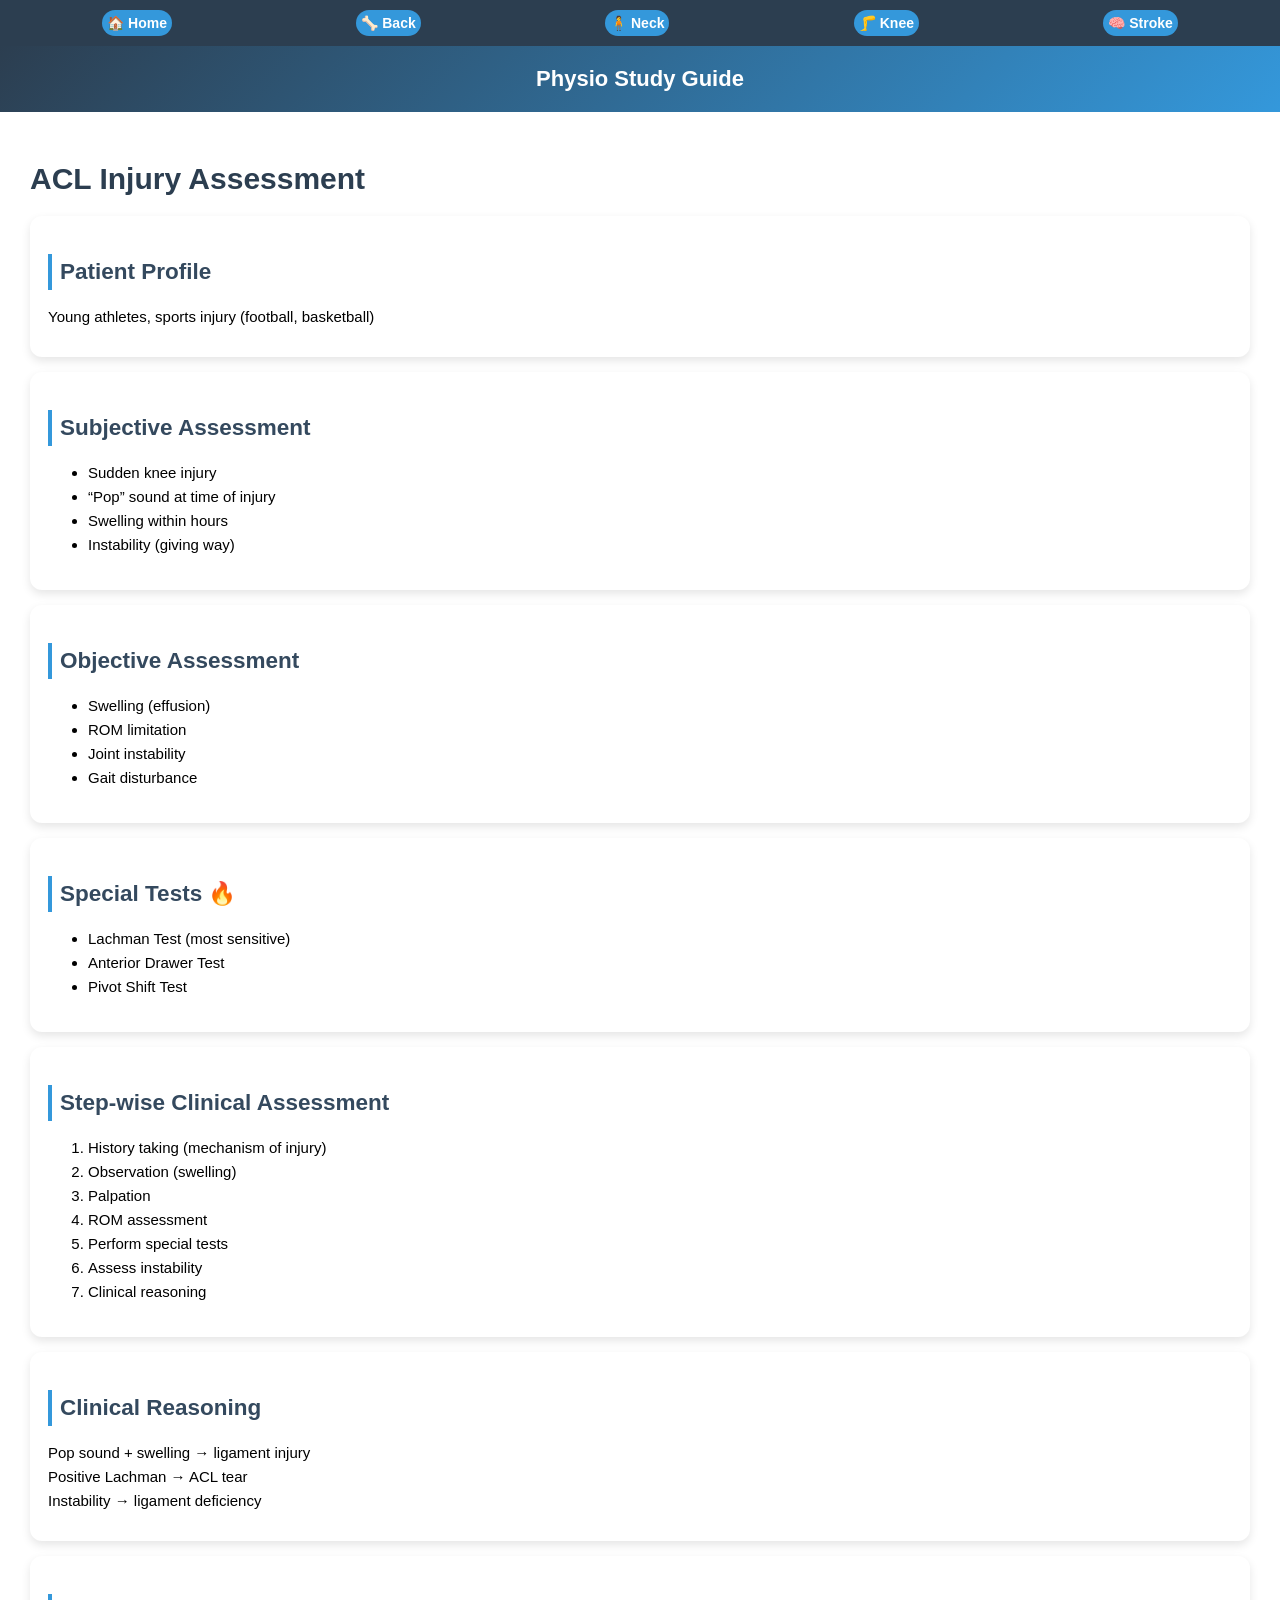
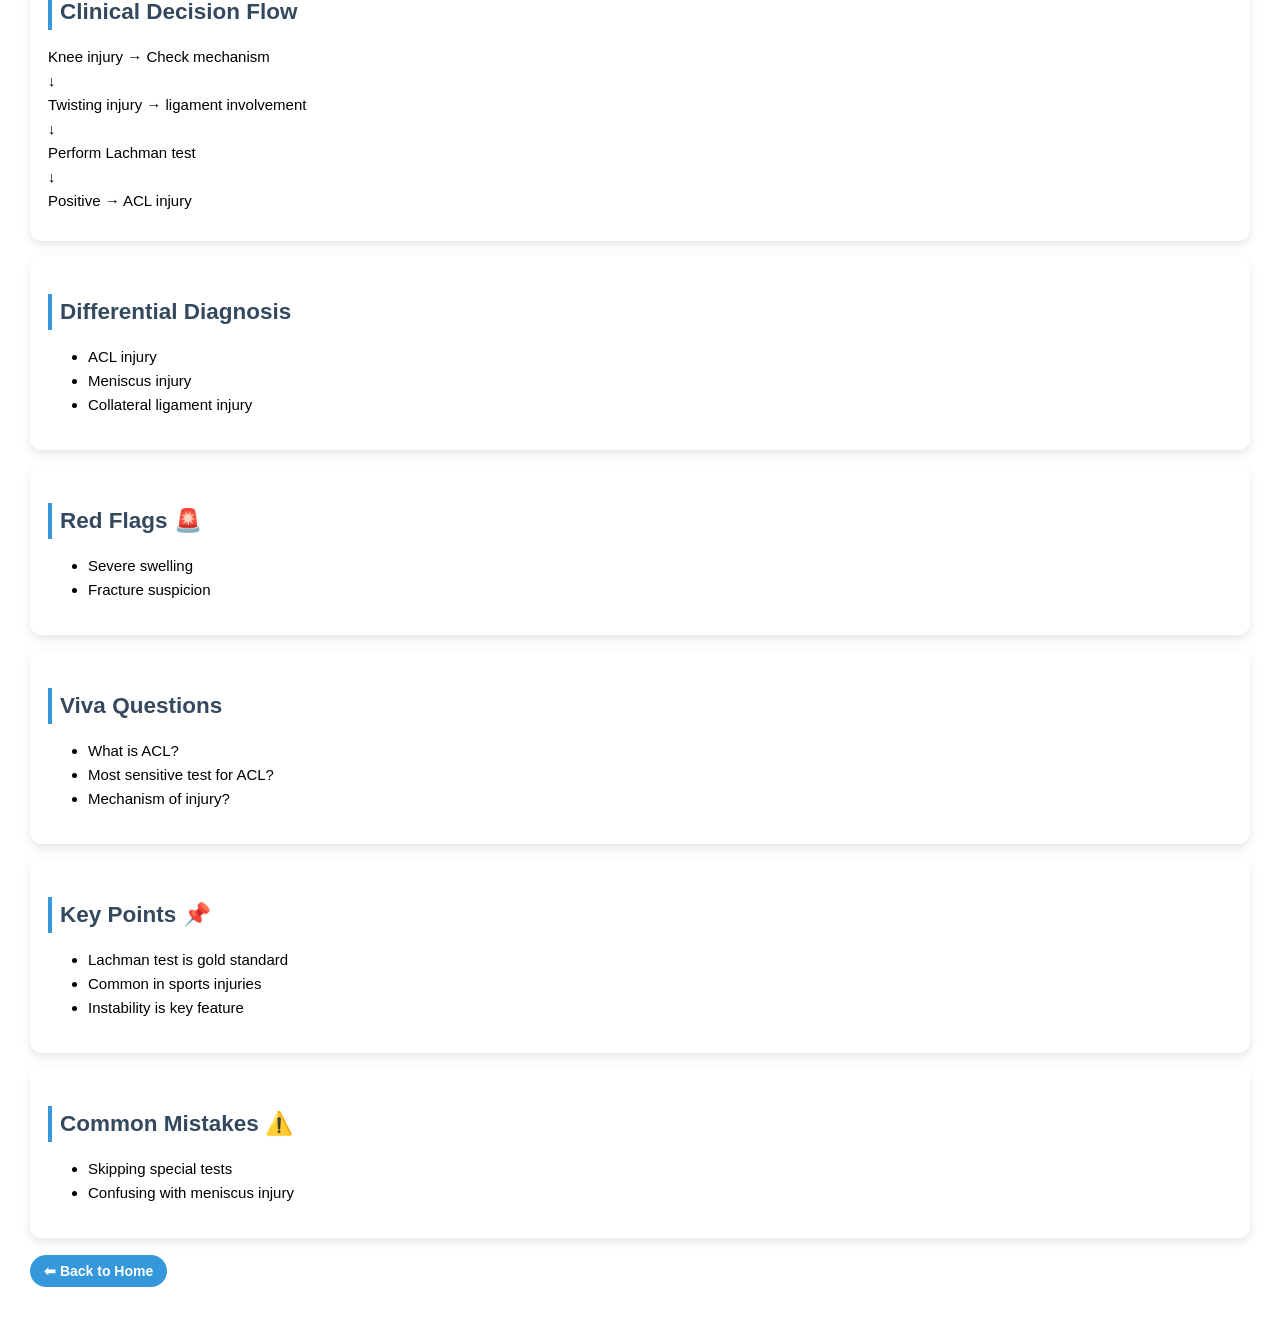
==== acl-injury.html @ 31bc05c6 "Add files via upload" ====
<!DOCTYPE html>
<html>
<head>
    <title>ACL Injury Assessment</title>
    <link rel="stylesheet" href="style.css">
</head>
<body>

<div class="navbar">
    <a href="index.html">🏠 Home</a>
    <a href="low-back-pain.html">🦴 Back</a>
    <a href="cervical-spondylosis.html">🧍 Neck</a>
    <a href="knee-osteoarthritis.html">🦵 Knee</a>
    <a href="stroke.html">🧠 Stroke</a>
</div>

<div class="header">
    Physio Study Guide
</div>

<div class="container">

<h1>ACL Injury Assessment</h1>

<div class="card">
<h2>Patient Profile</h2>
<p>Young athletes, sports injury (football, basketball)</p>
</div>

<div class="card">
<h2>Subjective Assessment</h2>
<ul>
<li>Sudden knee injury</li>
<li>“Pop” sound at time of injury</li>
<li>Swelling within hours</li>
<li>Instability (giving way)</li>
</ul>
</div>

<div class="card">
<h2>Objective Assessment</h2>
<ul>
<li>Swelling (effusion)</li>
<li>ROM limitation</li>
<li>Joint instability</li>
<li>Gait disturbance</li>
</ul>
</div>

<div class="card">
<h2>Special Tests 🔥</h2>
<ul>
<li>Lachman Test (most sensitive)</li>
<li>Anterior Drawer Test</li>
<li>Pivot Shift Test</li>
</ul>
</div>

<div class="card">
<h2>Step-wise Clinical Assessment</h2>
<ol>
<li>History taking (mechanism of injury)</li>
<li>Observation (swelling)</li>
<li>Palpation</li>
<li>ROM assessment</li>
<li>Perform special tests</li>
<li>Assess instability</li>
<li>Clinical reasoning</li>
</ol>
</div>

<div class="card">
<h2>Clinical Reasoning</h2>
<p>
Pop sound + swelling → ligament injury<br>
Positive Lachman → ACL tear<br>
Instability → ligament deficiency
</p>
</div>

<div class="card">
<h2>Clinical Decision Flow</h2>
<p>
Knee injury → Check mechanism<br>
↓<br>
Twisting injury → ligament involvement<br>
↓<br>
Perform Lachman test<br>
↓<br>
Positive → ACL injury
</p>
</div>

<div class="card">
<h2>Differential Diagnosis</h2>
<ul>
<li>ACL injury</li>
<li>Meniscus injury</li>
<li>Collateral ligament injury</li>
</ul>
</div>

<div class="card">
<h2>Red Flags 🚨</h2>
<ul>
<li>Severe swelling</li>
<li>Fracture suspicion</li>
</ul>
</div>

<div class="card">
<h2>Viva Questions</h2>
<ul>
<li>What is ACL?</li>
<li>Most sensitive test for ACL?</li>
<li>Mechanism of injury?</li>
</ul>
</div>

<div class="card">
<h2>Key Points 📌</h2>
<ul>
<li>Lachman test is gold standard</li>
<li>Common in sports injuries</li>
<li>Instability is key feature</li>
</ul>
</div>

<div class="card">
<h2>Common Mistakes ⚠️</h2>
<ul>
<li>Skipping special tests</li>
<li>Confusing with meniscus injury</li>
</ul>
</div>

<br>
<a href="index.html">⬅ Back to Home</a>

</div>

</body>
</html>
---- style.css ----
body {
    font-family: Arial, sans-serif;
    margin: 0;
    background: url("https://images.unsplash.com/photo-1588776814546-ec7e5f3e4c3b") no-repeat center center fixed;
    background-size: cover;
}

/* Header */
.header {
    background: linear-gradient(135deg, #2c3e50, #3498db);
    color: white;
    padding: 20px;
    text-align: center;
    font-size: 22px;
    font-weight: bold;
}


/* Content */
.container {
    padding: 20px;
    background: rgba(255, 255, 255, 0.85);
    margin: 10px;
    border-radius: 12px;
    backdrop-filter: blur(5px);
}



h1 {
    color: #2c3e50;
}

h2 {
    color: #34495e;
}

/* Card */
.card {
    background: rgba(255, 255, 255, 0.95);
    padding: 18px;
    border-radius: 15px;
    margin-top: 15px;
    box-shadow: 0 6px 15px rgba(0,0,0,0.15);
    line-height: 1.6;
    transition: 0.2s;
}

.card:hover {
    transform: translateY(-5px);
}


/* Link */
a {
    text-decoration: none;
    color: #007bff;
    font-weight: bold;
}

.card {
    background: white;
    padding: 18px;
    border-radius: 12px;
    margin-top: 15px;
    box-shadow: 0 4px 10px rgba(0,0,0,0.1);
    line-height: 1.6;
}

h2 {
    margin-bottom: 10px;
}

.card h3 {
    margin-bottom: 5px;
}

.card p {
    margin-bottom: 10px;
}

.header small {
    font-size: 12px;
    display: block;
    margin-top: 5px;
}
.card:hover {
    transform: scale(1.02);
    transition: 0.2s;
}

a {
    display: inline-block;
    padding: 8px 12px;
    background: #3498db;
    color: white;
    border-radius: 8px;
    text-decoration: none;
    font-size: 14px;
}

a:hover {
    background: #2c3e50;
}

.navbar {
    background: #2c3e50;
    padding: 10px;
    display: flex;
    justify-content: space-around;
}

.navbar a {
    color: white;
    text-decoration: none;
    font-size: 14px;
}

.navbar a:hover {
    text-decoration: underline;
}
.navbar {
    background: #2c3e50;
    padding: 10px;
    display: flex;
    justify-content: space-around;
    position: sticky;
    top: 0;
    z-index: 1000;
}
.navbar a {
    color: white;
    text-decoration: none;
    font-size: 14px;
    padding: 5px;
}

.navbar a:hover {
    background: #3498db;
    border-radius: 5px;
}
h2 {
    margin-top: 20px;
}

a {
    display: inline-block;
    padding: 8px 14px;
    background: #3498db;
    color: white;
    border-radius: 20px;
    text-decoration: none;
    font-size: 14px;
    transition: 0.2s;
}

a:hover {
    background: #2c3e50;
    transform: scale(1.05);
}

.hero::after {
    content: "";
    position: absolute;
    top: 0;
    left: 0;
    right: 0;
    bottom: 0;
    background: rgba(0,0,0,0.5); /* slightly darker */
}

h2 {
    border-left: 4px solid #3498db;
    padding-left: 8px;
}

body {
    font-size: 15px;
}

.card:hover {
    transform: translateY(-5px);
    box-shadow: 0 10px 25px rgba(0,0,0,0.2);
}
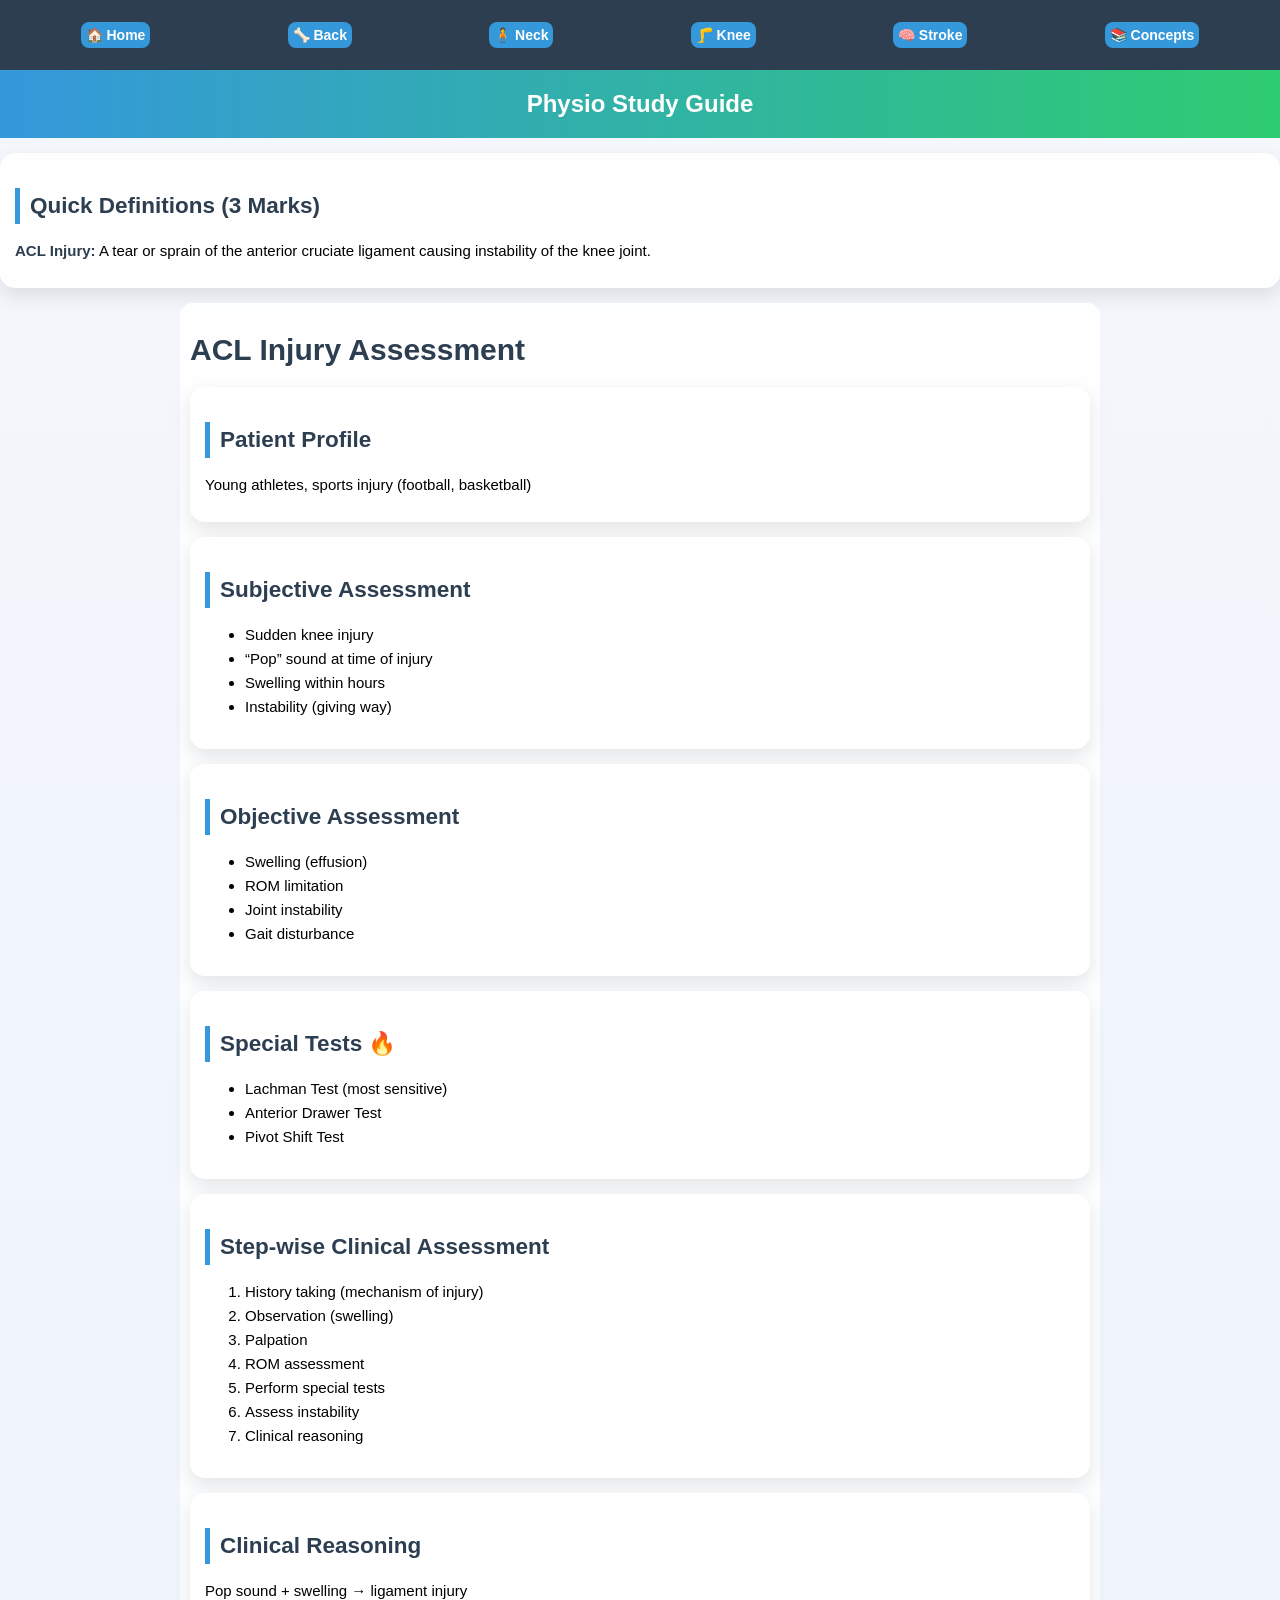
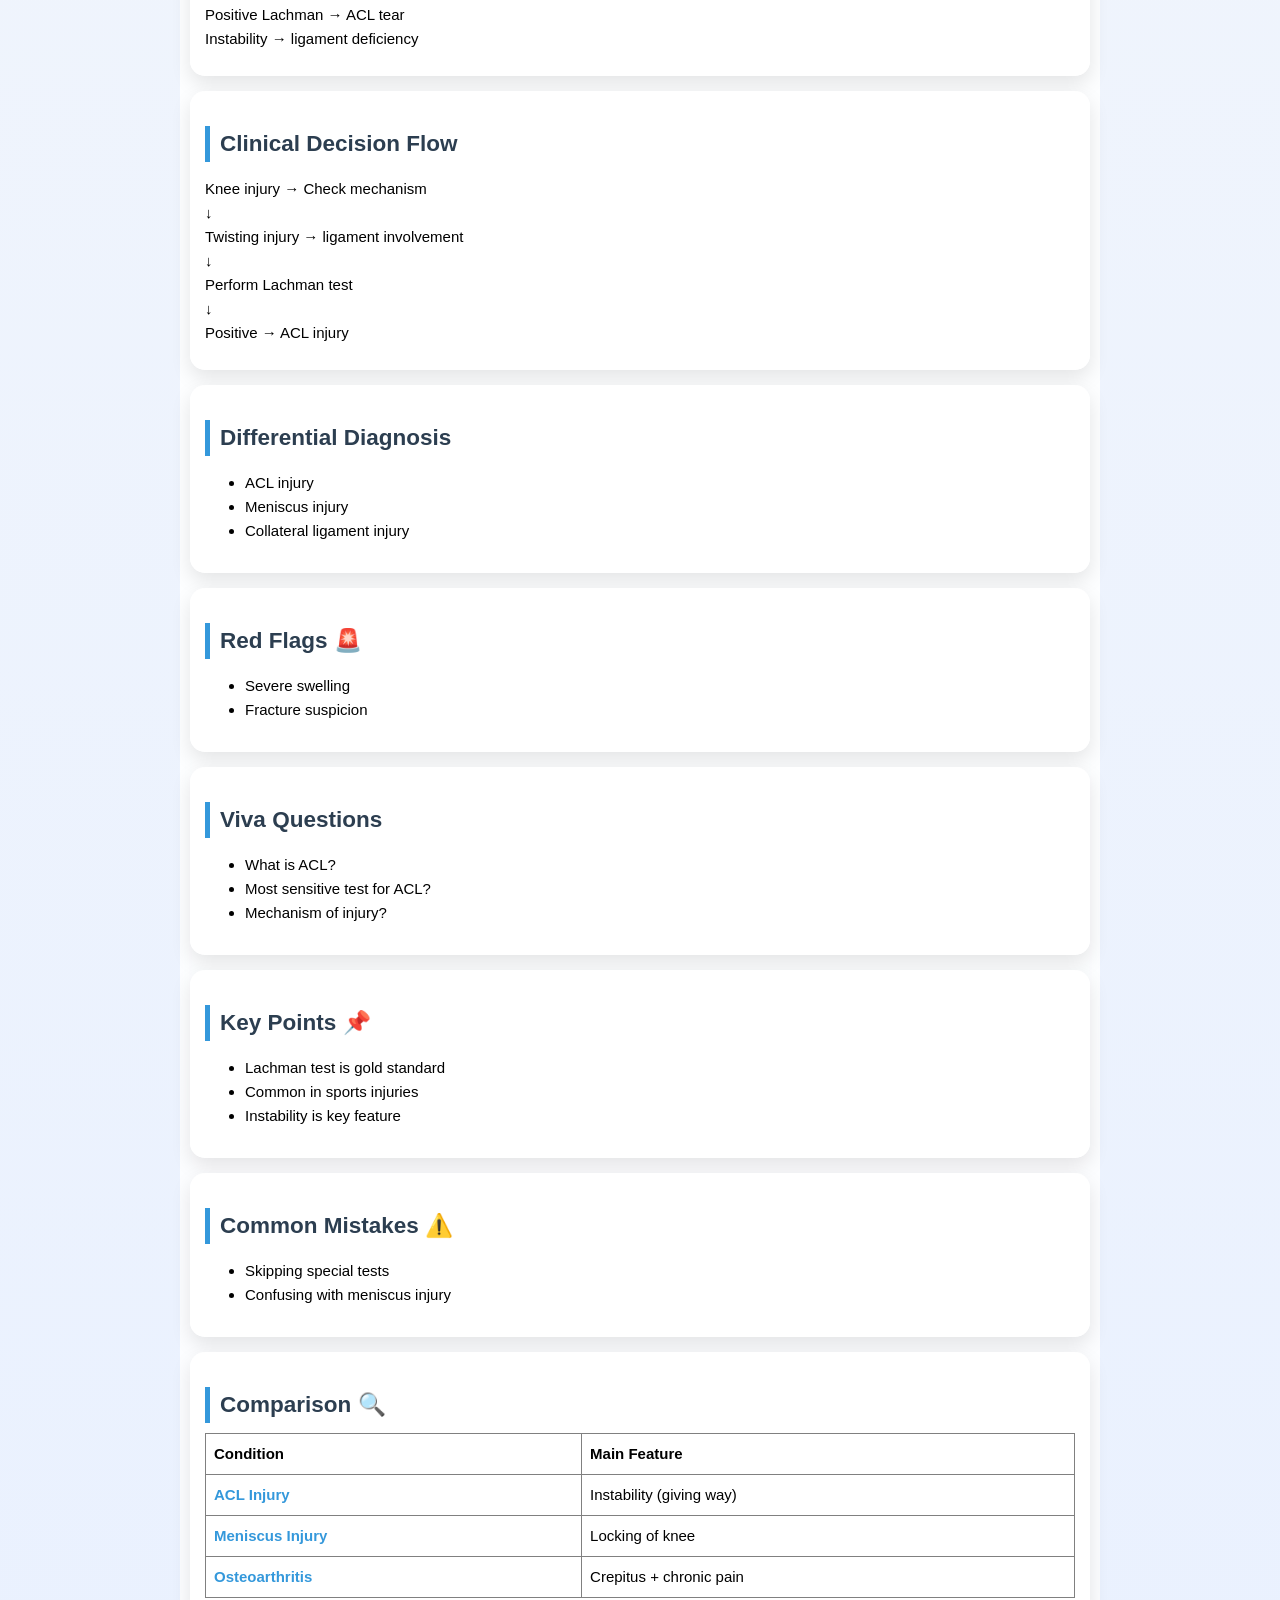
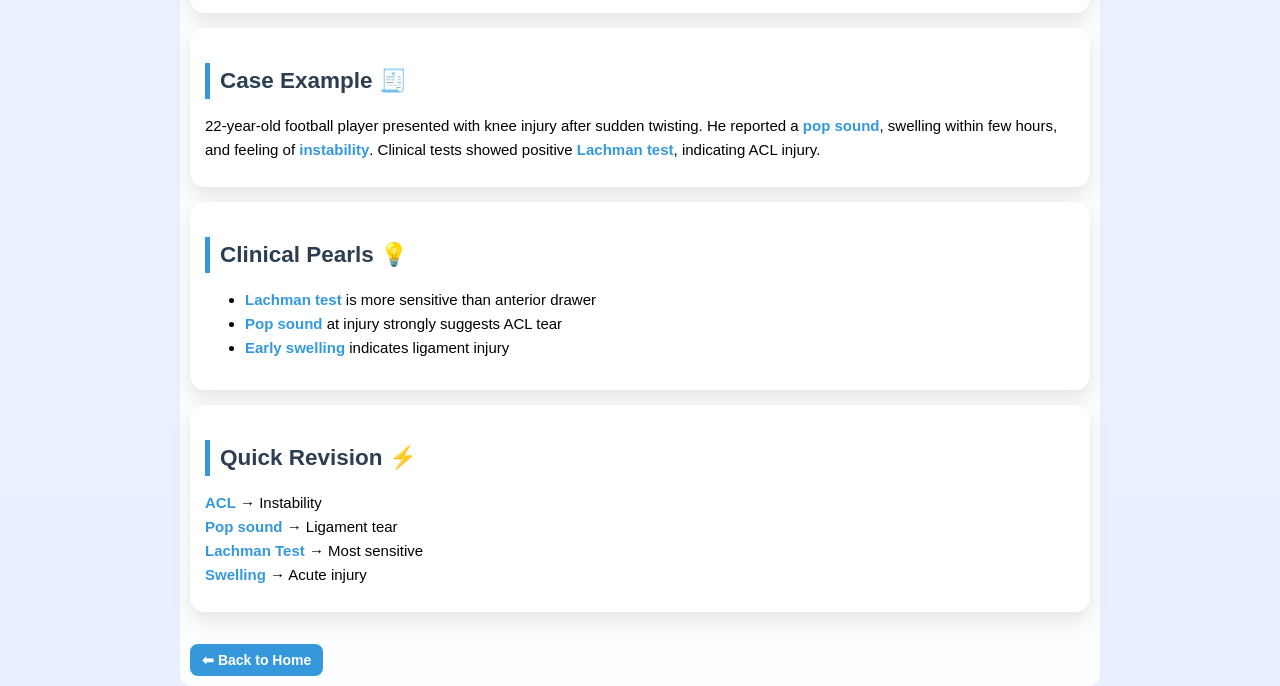
==== commit ae303025: "Add files via upload" ====
--- a/acl-injury.html
+++ b/acl-injury.html
@@ -5,17 +5,25 @@
     <link rel="stylesheet" href="style.css">
 </head>
 <body>
-
-<div class="navbar">
+  <div class="navbar">
     <a href="index.html">🏠 Home</a>
-    <a href="low-back-pain.html">🦴 Back</a>
-    <a href="cervical-spondylosis.html">🧍 Neck</a>
-    <a href="knee-osteoarthritis.html">🦵 Knee</a>
-    <a href="stroke.html">🧠 Stroke</a>
-</div>
+<a href="low-back-pain.html">🦴 Back</a>
+<a href="cervical-spondylosis.html">🧍 Neck</a>
+<a href="knee-osteoarthritis.html">🦵 Knee</a>
+<a href="stroke.html">🧠 Stroke</a>
+<a href="clinical-concepts.html">📚 Concepts</a>
+</div>
+
 
 <div class="header">
     Physio Study Guide
+</div>
+
+<div class="card">
+<h2>Quick Definitions (3 Marks)</h2>
+<p>
+<b>ACL Injury:</b> A tear or sprain of the anterior cruciate ligament causing instability of the knee joint.
+</p>
 </div>
 
 <div class="container">
@@ -134,6 +142,63 @@
 </ul>
 </div>
 
+<div class="card">
+<h2>Comparison 🔍</h2>
+
+<table border="1" width="100%">
+<tr>
+<th>Condition</th>
+<th>Main Feature</th>
+</tr>
+
+<tr>
+<td><span class="highlight">ACL Injury</span></td>
+<td>Instability (giving way)</td>
+</tr>
+
+<tr>
+<td><span class="highlight">Meniscus Injury</span></td>
+<td>Locking of knee</td>
+</tr>
+
+<tr>
+<td><span class="highlight">Osteoarthritis</span></td>
+<td>Crepitus + chronic pain</td>
+</tr>
+
+</table>
+</div>
+
+<div class="card">
+<h2>Case Example 🧾</h2>
+<p>
+22-year-old football player presented with knee injury after sudden twisting.
+He reported a <span class="highlight">pop sound</span>, swelling within few hours,
+and feeling of <span class="highlight">instability</span>. Clinical tests showed
+positive <span class="highlight">Lachman test</span>, indicating ACL injury.
+</p>
+</div>
+
+<div class="card">
+<h2>Clinical Pearls 💡</h2>
+<ul>
+<li><span class="highlight">Lachman test</span> is more sensitive than anterior drawer</li>
+<li><span class="highlight">Pop sound</span> at injury strongly suggests ACL tear</li>
+<li><span class="highlight">Early swelling</span> indicates ligament injury</li>
+</ul>
+</div>
+
+
+<div class="card">
+<h2>Quick Revision ⚡</h2>
+<p>
+<span class="highlight">ACL</span> → Instability<br>
+<span class="highlight">Pop sound</span> → Ligament tear<br>
+<span class="highlight">Lachman Test</span> → Most sensitive<br>
+<span class="highlight">Swelling</span> → Acute injury
+</p>
+</div>
+
 <br>
 <a href="index.html">⬅ Back to Home</a>
 
--- a/style.css
+++ b/style.css
@@ -35,20 +35,19 @@
     color: #34495e;
 }
 
-/* Card */
-.card {
-    background: rgba(255, 255, 255, 0.95);
-    padding: 18px;
-    border-radius: 15px;
-    margin-top: 15px;
-    box-shadow: 0 6px 15px rgba(0,0,0,0.15);
-    line-height: 1.6;
-    transition: 0.2s;
+/* Card */.card {
+    background: white;
+    padding: 15px;
+    margin-bottom: 10px;
+    border-radius: 10px;
+    transition: 0.3s;
 }
 
 .card:hover {
-    transform: translateY(-5px);
-}
+    transform: translateY(-6px);
+    box-shadow: 0 12px 25px rgba(0,0,0,0.2);
+}
+
 
 
 /* Link */
@@ -181,4 +180,156 @@
 .card:hover {
     transform: translateY(-5px);
     box-shadow: 0 10px 25px rgba(0,0,0,0.2);
+}
+
+.container {
+    max-width: 800px;
+    margin: auto;
+}
+
+.highlight {
+    color: #3498db;
+    font-weight: bold;
+}
+
+body {
+    animation: fadeIn 0.8s ease-in;
+}
+
+@keyframes fadeIn {
+    from {
+        opacity: 0;
+    }
+    to {
+        opacity: 1;
+    }
+}
+
+a {
+    transition: 0.2s;
+}
+
+a:hover {
+    transform: scale(1.05);
+}
+
+.hero-text {
+    animation: slideUp 1s ease;
+}
+
+@keyframes slideUp {
+    from {
+        transform: translateY(30px);
+        opacity: 0;
+    }
+    to {
+        transform: translateY(0);
+        opacity: 1;
+    }
+}
+
+html {
+    scroll-behavior: smooth;
+}
+
+table {
+    border-collapse: collapse;
+    margin-top: 10px;
+}
+
+th, td {
+    padding: 8px;
+    text-align: left;
+}
+
+.card h2 {
+    color: #2c3e50;
+}
+.card p b {
+    color: #2c3e50;
+}
+
+body {
+    font-family: Arial, sans-serif;
+    background: #f4f7fb;
+    margin: 0;
+}
+
+/* Navbar */
+.navbar {
+    background: #2c3e50;
+    padding: 12px;
+    text-align: center;
+}
+
+.navbar a {
+    color: white;
+    margin: 10px;
+    text-decoration: none;
+    font-weight: bold;
+}
+
+/* Header */
+.header {
+    background: linear-gradient(to right, #3498db, #2ecc71);
+    color: white;
+    padding: 20px;
+    text-align: center;
+    font-size: 24px;
+}
+
+.card {
+    background: rgba(255, 255, 255, 0.9);
+    padding: 15px;
+    margin: 15px 0;
+    border-radius: 15px;
+    box-shadow: 0 8px 20px rgba(0,0,0,0.1);
+    transition: 0.3s;
+}
+
+.card:hover {
+    transform: translateY(-5px);
+}
+
+a {
+    display: inline-block;
+    padding: 8px 12px;
+    background: #3498db;
+    color: white;
+    border-radius: 8px;
+    text-decoration: none;
+}
+
+a:hover {
+    background: #2980b9;
+}
+
+h1, h2 {
+    color: #2c3e50;
+}
+
+h2 {
+    border-left: 5px solid #3498db;
+    padding-left: 10px;
+}
+
+.container {
+    max-width: 900px;
+    margin: auto;
+    padding: 10px;
+}
+
+.navbar a:hover {
+    color: #2ecc71;
+}
+
+body {
+    background: linear-gradient(to bottom, #f4f7fb, #e8f0ff);
+}
+
+.highlight-box {
+    background: #eaf6ff;
+    padding: 10px;
+    border-left: 5px solid #3498db;
+    border-radius: 8px;
 }
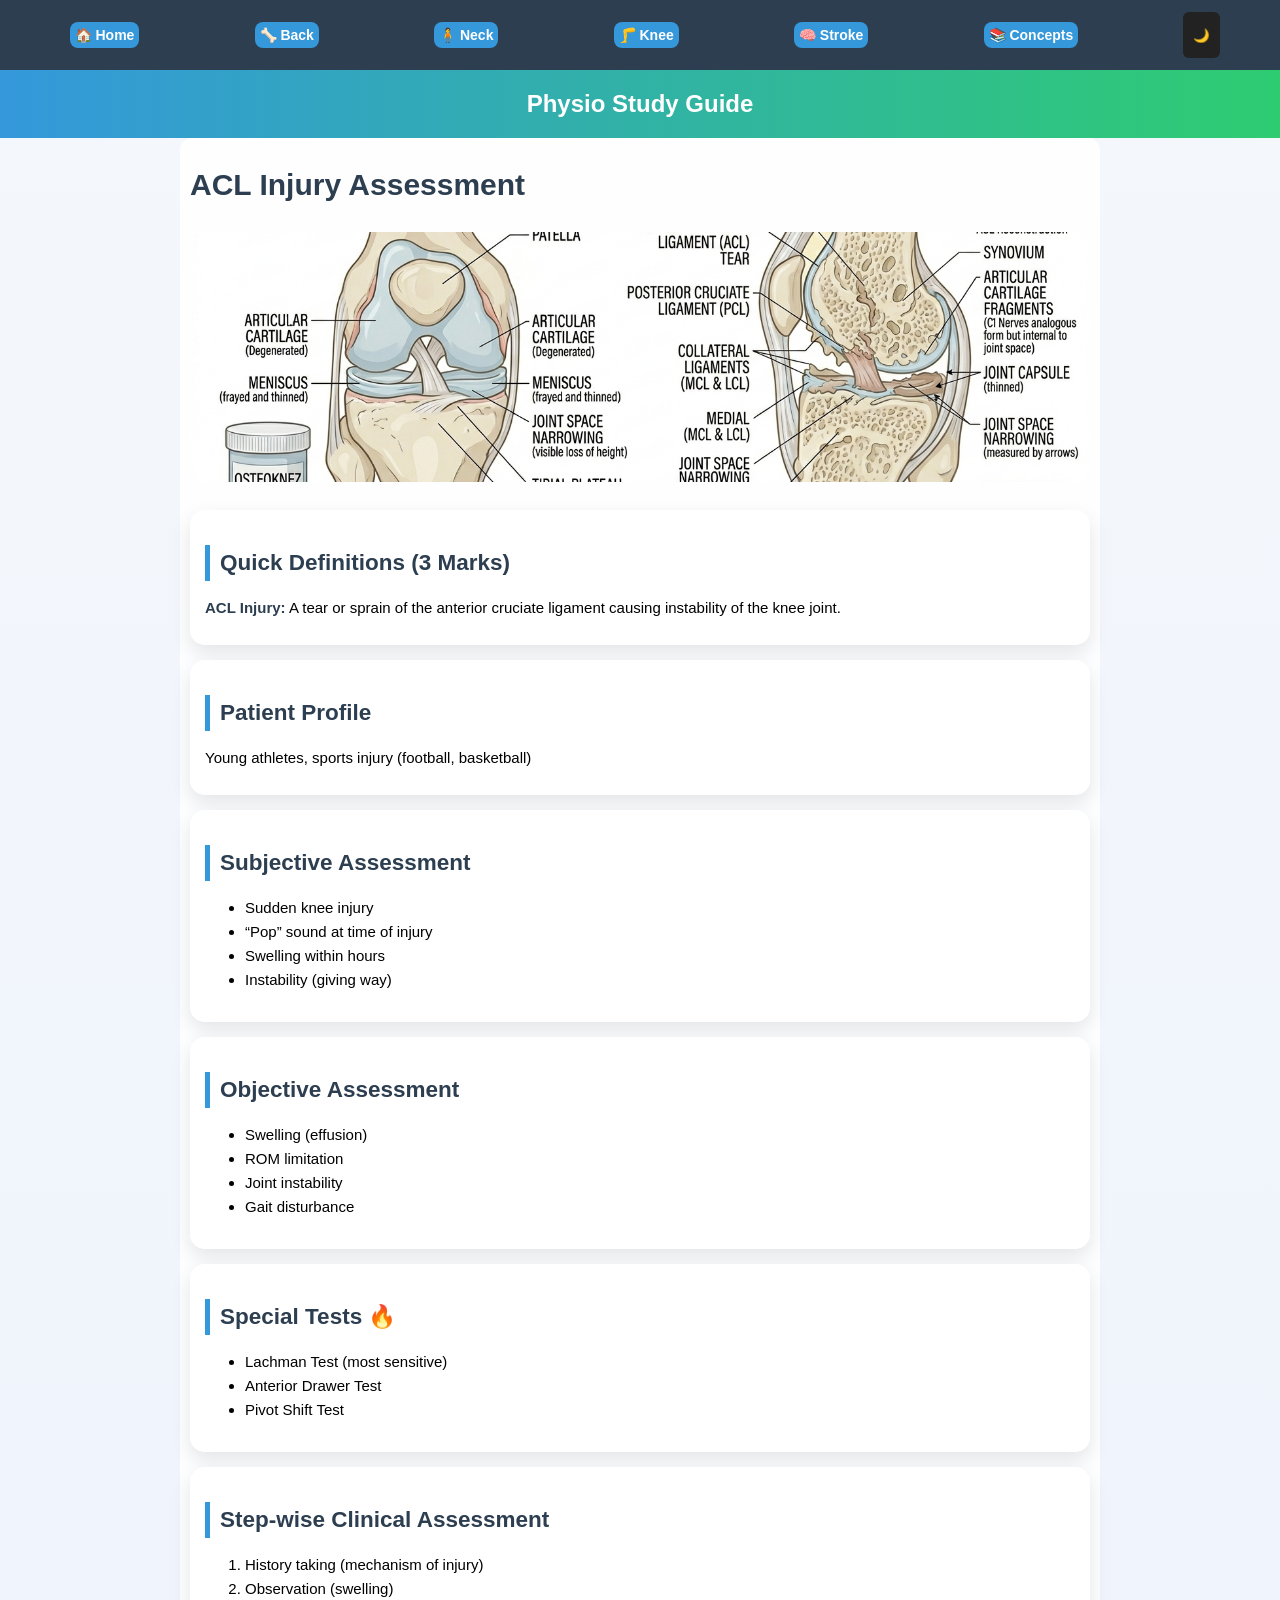
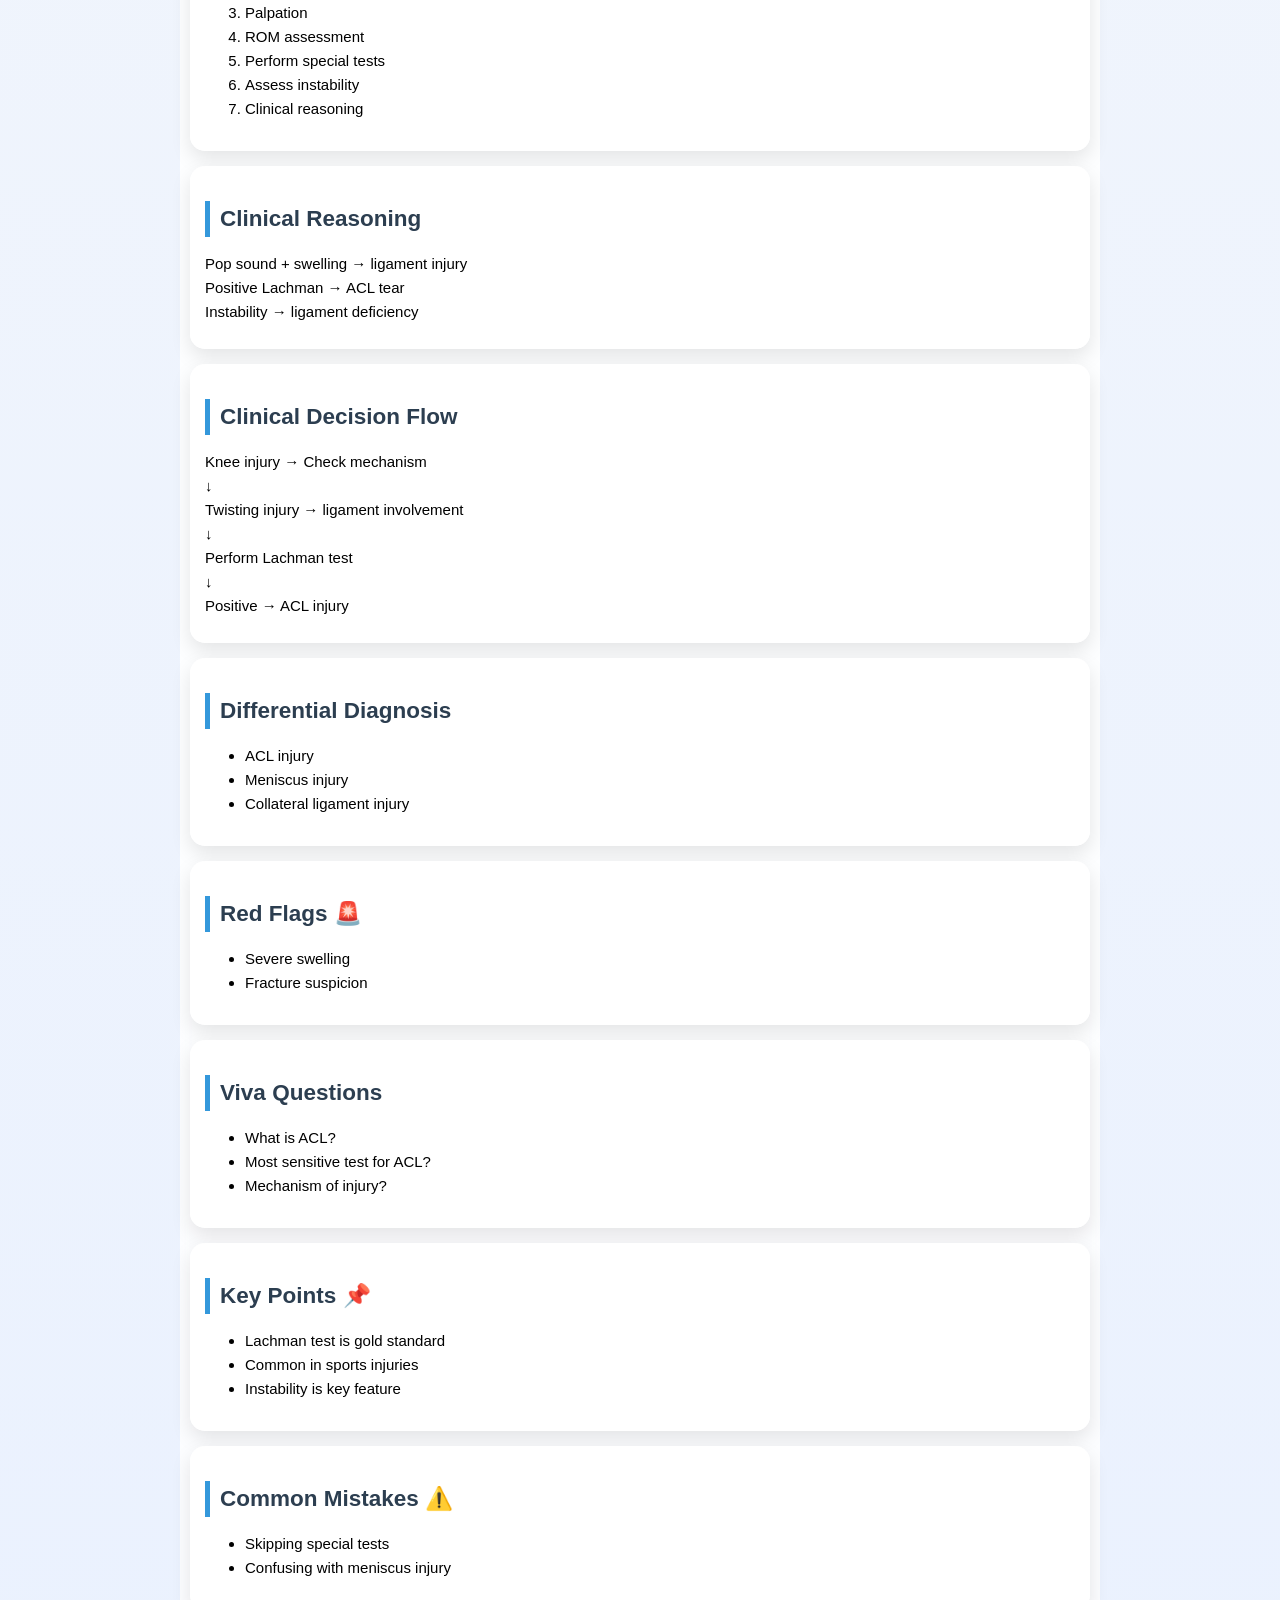
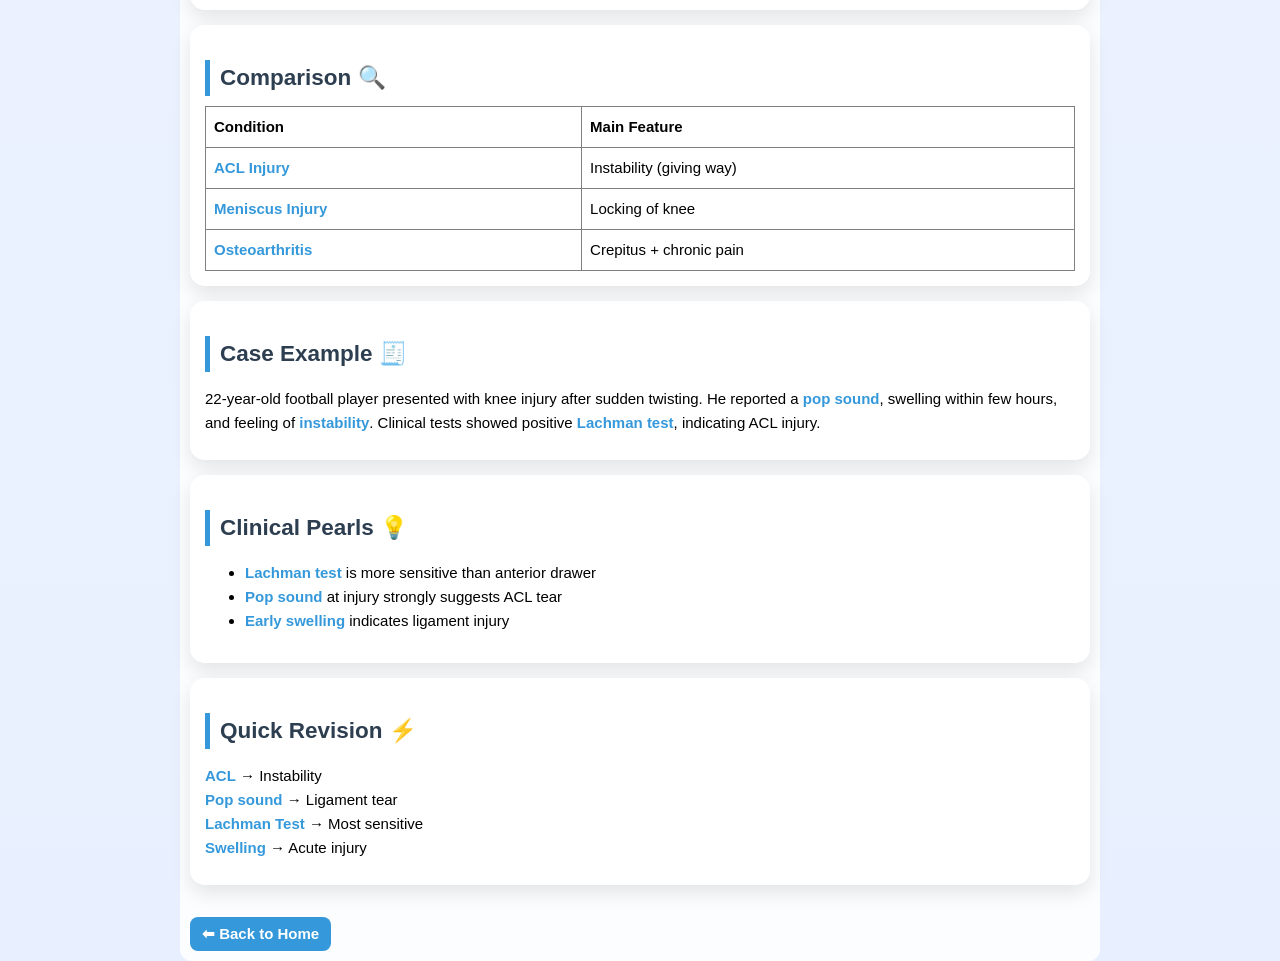
==== commit 2b06ac60: "Add files via upload" ====
--- a/acl-injury.html
+++ b/acl-injury.html
@@ -12,6 +12,7 @@
 <a href="knee-osteoarthritis.html">🦵 Knee</a>
 <a href="stroke.html">🧠 Stroke</a>
 <a href="clinical-concepts.html">📚 Concepts</a>
+<button onclick="toggleDarkMode()" class="dark-btn">🌙</button>
 </div>
 
 
@@ -19,16 +20,21 @@
     Physio Study Guide
 </div>
 
+
+<div class="container">
+
+<h1>ACL Injury Assessment</h1>
+
+
+<img src="images/acl.png" alt="ACL Injury Diagram">
+
+
 <div class="card">
 <h2>Quick Definitions (3 Marks)</h2>
 <p>
 <b>ACL Injury:</b> A tear or sprain of the anterior cruciate ligament causing instability of the knee joint.
 </p>
 </div>
-
-<div class="container">
-
-<h1>ACL Injury Assessment</h1>
 
 <div class="card">
 <h2>Patient Profile</h2>
@@ -204,5 +210,25 @@
 
 </div>
 
+<script>
+function toggleDarkMode() {
+    document.body.classList.toggle("dark-mode");
+}
+</script>
+
+<script>
+function toggleDarkMode() {
+    document.body.classList.toggle("dark-mode");
+    localStorage.setItem("darkMode", document.body.classList.contains("dark-mode"));
+}
+
+window.onload = function() {
+    if (localStorage.getItem("darkMode") === "true") {
+        document.body.classList.add("dark-mode");
+    }
+}
+</script>
+
+
 </body>
 </html>
--- a/style.css
+++ b/style.css
@@ -88,6 +88,7 @@
     transition: 0.2s;
 }
 
+
 a {
     display: inline-block;
     padding: 8px 12px;
@@ -95,8 +96,8 @@
     color: white;
     border-radius: 8px;
     text-decoration: none;
-    font-size: 14px;
-}
+}
+
 
 a:hover {
     background: #2c3e50;
@@ -144,29 +145,30 @@
 
 a {
     display: inline-block;
-    padding: 8px 14px;
+    padding: 8px 12px;
     background: #3498db;
     color: white;
-    border-radius: 20px;
-    text-decoration: none;
-    font-size: 14px;
-    transition: 0.2s;
-}
+    border-radius: 8px;
+    text-decoration: none;
+}
+
 
 a:hover {
     background: #2c3e50;
     transform: scale(1.05);
 }
+
 
 .hero::after {
     content: "";
     position: absolute;
     top: 0;
     left: 0;
-    right: 0;
-    bottom: 0;
-    background: rgba(0,0,0,0.5); /* slightly darker */
-}
+    width: 100%;
+    height: 350px;
+    background: rgba(0, 0, 0, 0.6); /* increased from 0.4 → 0.6 */
+}
+
 
 h2 {
     border-left: 4px solid #3498db;
@@ -290,7 +292,6 @@
 .card:hover {
     transform: translateY(-5px);
 }
-
 a {
     display: inline-block;
     padding: 8px 12px;
@@ -299,6 +300,7 @@
     border-radius: 8px;
     text-decoration: none;
 }
+
 
 a:hover {
     background: #2980b9;
@@ -332,4 +334,198 @@
     padding: 10px;
     border-left: 5px solid #3498db;
     border-radius: 8px;
+}
+
+.hero img {
+    width: 100%;
+    height: 300px;
+    object-fit: cover;
+}
+
+.hero {
+    position: relative;
+}
+
+.hero-text {
+    position: absolute;
+    top: 50%;
+    left: 50%;
+    transform: translate(-50%, -50%);
+    color: white;
+    text-align: center;
+}
+
+.hero {
+    position: relative;
+}
+
+
+.hero::after {
+    content: "";
+    position: absolute;
+    top: 0;
+    left: 0;
+    width: 100%;
+    height: 350px;
+    background: rgba(0, 0, 0, 0.6); /* increased from 0.4 → 0.6 */
+}
+
+
+.hero-text {
+    position: absolute;
+    top: 50%;
+    left: 50%;
+    transform: translate(-50%, -50%);
+    color: white;
+    text-align: center;
+    z-index: 1;
+}
+
+.hero-text h1 {
+    font-size: 32px;
+    margin-bottom: 10px;
+}
+
+.hero-text p {
+    font-size: 16px;
+}
+
+.hero-text {
+    animation: fadeSlide 1s ease;
+}
+
+@keyframes fadeSlide {
+    from {
+        opacity: 0;
+        transform: translate(-50%, -40%);
+    }
+    to {
+        opacity: 1;
+        transform: translate(-50%, -50%);
+    }
+}
+
+.hero img {
+    width: 100%;
+    height: 350px;
+    object-fit: cover;
+}
+
+.hero {
+    margin-bottom: 20px;
+}
+
+.navbar a:hover {
+    color: #2ecc71;
+}
+
+.card {
+    margin: 15px 0;
+}
+
+.hero-text {
+    text-shadow: 0 2px 5px rgba(0,0,0,0.5);
+}
+
+.hero-text h1 {
+    font-size: 36px;
+    font-weight: bold;
+}
+
+.hero-text p {
+    font-size: 18px;
+}
+
+.hero-text {
+    background: rgba(0, 0, 0, 0.3);
+    padding: 10px 15px;
+    border-radius: 10px;
+}
+
+.hero-text {
+    text-shadow: 0 3px 8px rgba(0,0,0,0.8);
+}
+
+.hero-text h1 {
+    color: #00d4ff;  /* bright cyan-blue */
+}
+
+.hero-text h1 {
+    color: white;
+    text-shadow: 0 4px 10px rgba(0,0,0,0.9);
+}
+
+.hero-text h1 {
+    background: linear-gradient(to right, #00d4ff, #2ecc71);
+    -webkit-background-clip: text;
+    -webkit-text-fill-color: transparent;
+}
+
+.hero-text h1 {
+    color: #f1c40f; /* yellow highlight */
+}
+
+.hero-text h1 {
+    color: #00d4ff;
+    text-shadow: 0 3px 8px rgba(0,0,0,0.8);
+}
+
+.hero-text p {
+    color: #ecf0f1;
+}
+
+.hero-btn {
+    margin-top: 10px;
+    padding: 10px 18px;
+    background: #2ecc71;
+    color: white;
+    border-radius: 8px;
+    text-decoration: none;
+    font-weight: bold;
+    display: inline-block;
+}
+
+.hero-btn:hover {
+    background: #27ae60;
+}
+
+.dark-btn {
+    padding: 6px 10px;
+    border: none;
+    border-radius: 6px;
+    background: #222;
+    color: white;
+    cursor: pointer;
+}
+
+
+.dark-mode {
+    background: #121212;
+    color: white;
+}
+
+.dark-mode .card {
+    background: #1e1e1e;
+    color: white;
+}
+
+.dark-mode .navbar {
+    background: #000;
+}
+
+.dark-mode a {
+    background: #444;
+}
+
+img {
+    width: 100%;
+    height: 250px;
+    object-fit: cover;
+    border-radius: 12px;
+    margin: 10px 0;
+}
+
+.coming-soon li {
+    opacity: 0.7;
+    margin: 6px 0;
 }
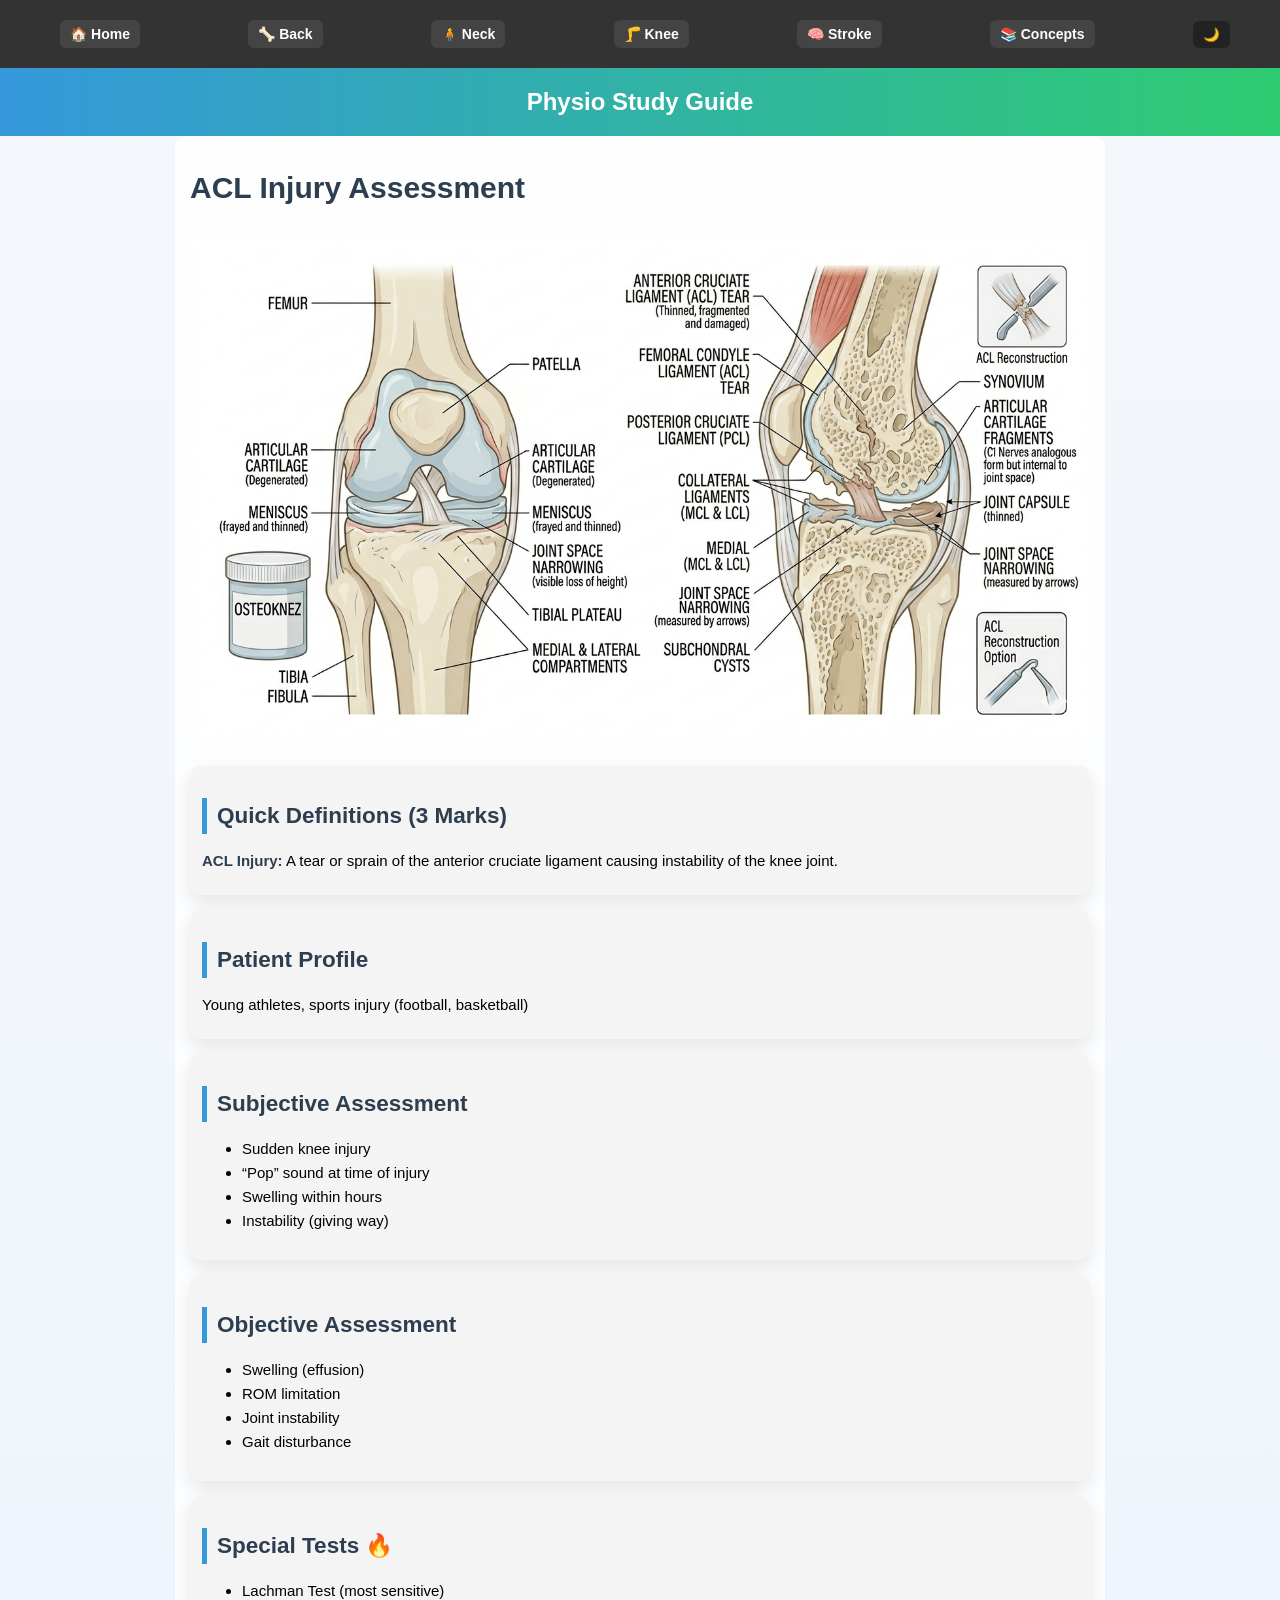
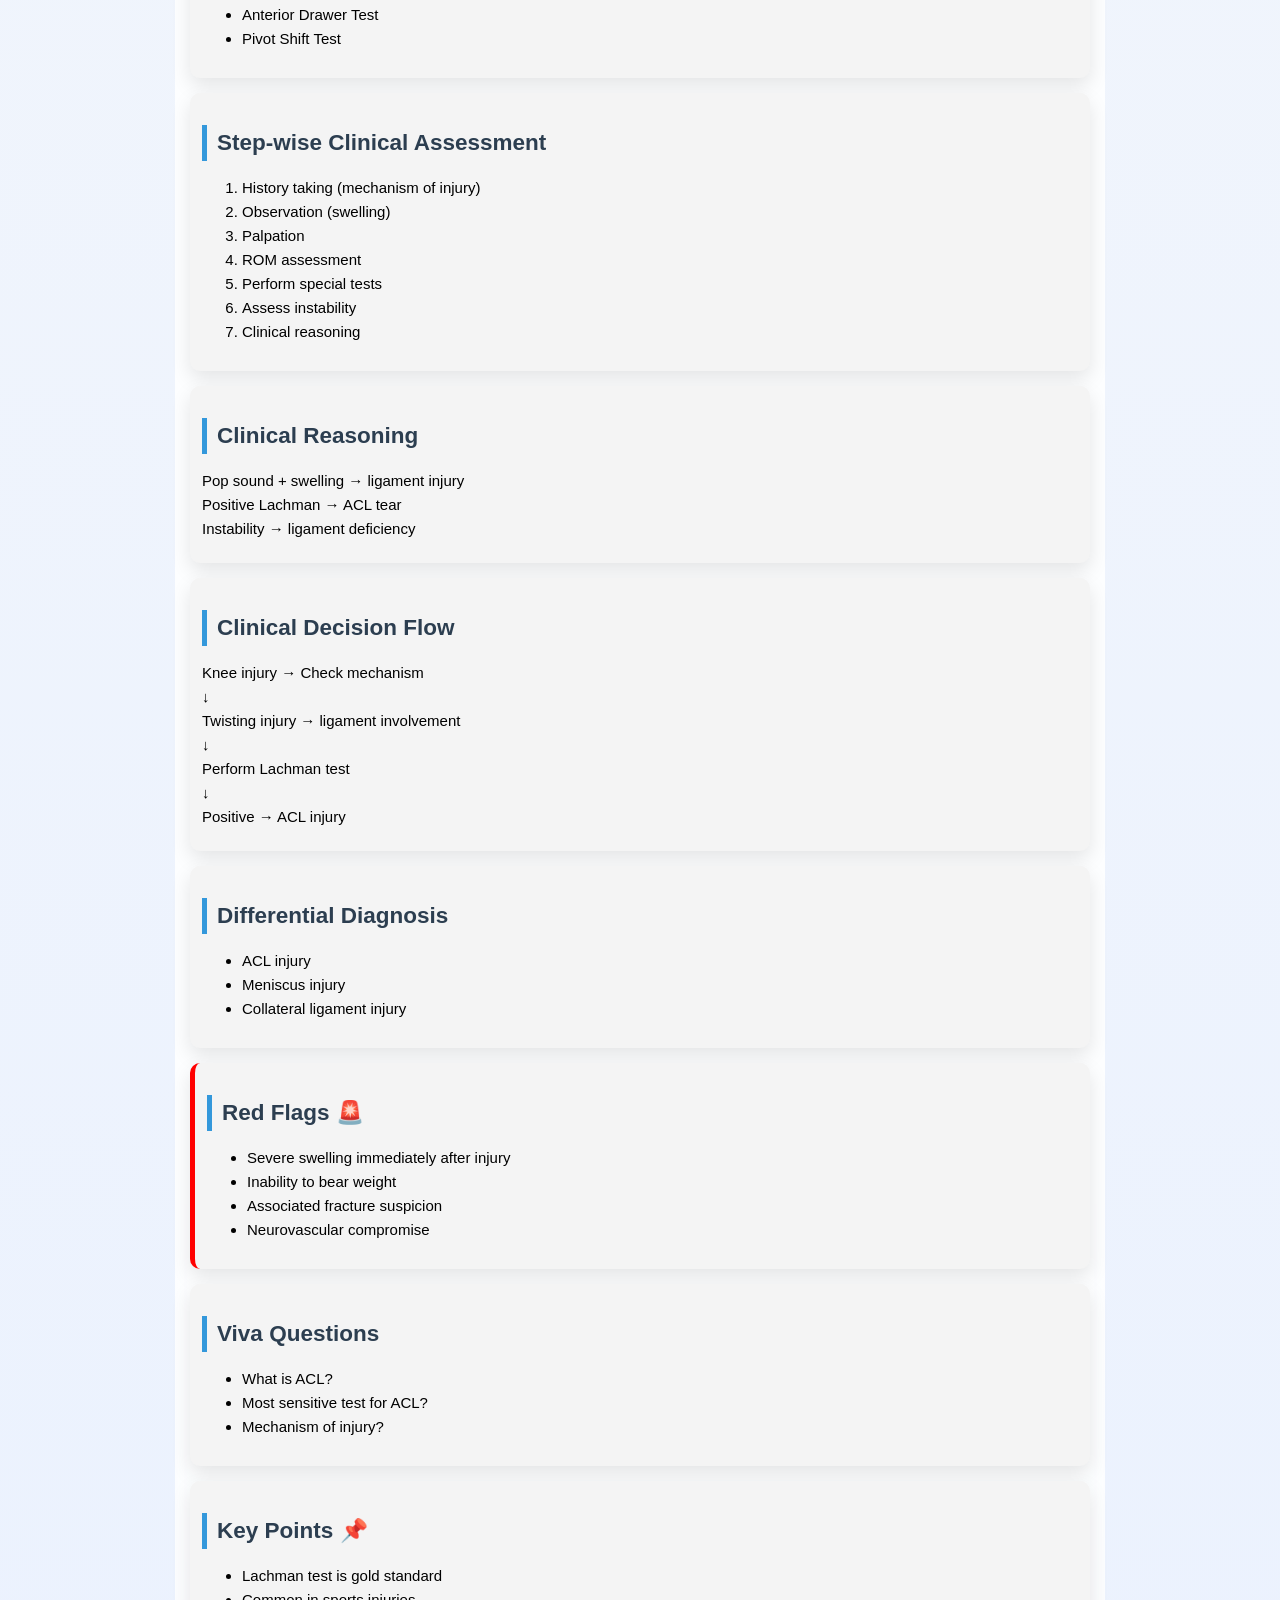
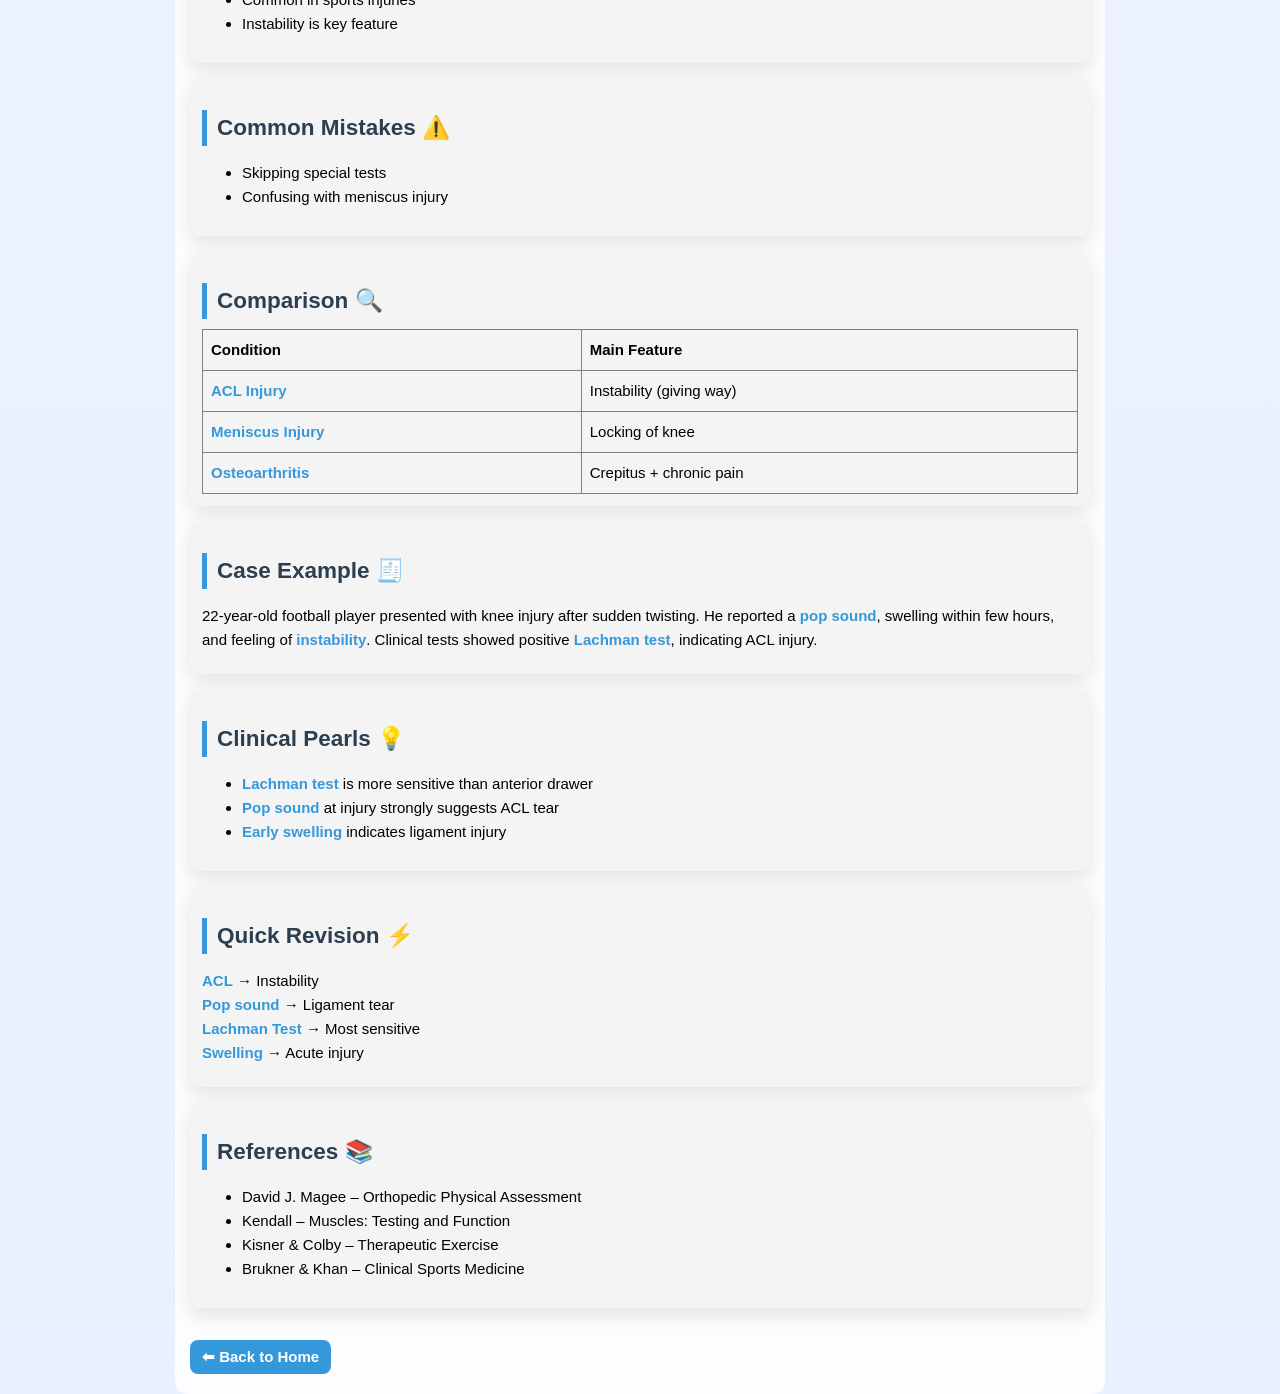
==== commit d9e7703a: "Add files via upload" ====
--- a/acl-injury.html
+++ b/acl-injury.html
@@ -114,13 +114,17 @@
 </ul>
 </div>
 
-<div class="card">
+
+<div class="card" style="border-left: 5px solid red;">
 <h2>Red Flags 🚨</h2>
 <ul>
-<li>Severe swelling</li>
-<li>Fracture suspicion</li>
-</ul>
-</div>
+<li>Severe swelling immediately after injury</li>
+<li>Inability to bear weight</li>
+<li>Associated fracture suspicion</li>
+<li>Neurovascular compromise</li>
+</ul>
+</div>
+
 
 <div class="card">
 <h2>Viva Questions</h2>
@@ -204,6 +208,17 @@
 <span class="highlight">Swelling</span> → Acute injury
 </p>
 </div>
+
+<div class="card">
+<h2>References 📚</h2>
+<ul>
+<li>David J. Magee – Orthopedic Physical Assessment</li>
+<li>Kendall – Muscles: Testing and Function</li>
+<li>Kisner & Colby – Therapeutic Exercise</li>
+<li>Brukner & Khan – Clinical Sports Medicine</li>
+</ul>
+</div>
+
 
 <br>
 <a href="index.html">⬅ Back to Home</a>
--- a/style.css
+++ b/style.css
@@ -517,15 +517,200 @@
     background: #444;
 }
 
+
 img {
     width: 100%;
-    height: 250px;
-    object-fit: cover;
+    height: auto;
     border-radius: 12px;
     margin: 10px 0;
 }
+
 
 .coming-soon li {
     opacity: 0.7;
     margin: 6px 0;
+}
+
+.container {
+    padding-bottom: 20px;
+}
+
+.card:hover {
+    transform: translateY(-3px);
+}
+
+.card h2 {
+    margin-bottom: 8px;
+}
+
+
+/* RESET */
+body {
+    margin: 0;
+    font-family: Arial, sans-serif;
+}
+
+/* NAVBAR */
+.navbar {
+    display: flex;
+    flex-wrap: wrap;
+    gap: 8px;
+    background: #333;
+    padding: 10px;
+    align-items: center;
+}
+
+.navbar a {
+    background: #444;
+    padding: 6px 10px;
+    border-radius: 6px;
+    color: white;
+    text-decoration: none;
+    font-size: 14px;
+    display: flex;
+    align-items: center;
+    gap: 5px;
+}
+
+.navbar a:hover {
+    background: #2ecc71;
+}
+
+/* DARK MODE BUTTON */
+.dark-btn {
+    padding: 6px 10px;
+    border: none;
+    border-radius: 6px;
+    background: #222;
+    color: white;
+    cursor: pointer;
+}
+
+/* HERO SECTION */
+.hero {
+    position: relative;
+    margin-bottom: 20px;
+}
+
+.hero img {
+    width: 100%;
+    height: 350px;
+    object-fit: cover;
+}
+
+.hero::after {
+    content: "";
+    position: absolute;
+    top: 0;
+    left: 0;
+    width: 100%;
+    height: 350px;
+    background: rgba(0, 0, 0, 0.6);
+}
+
+/* HERO TEXT */
+.hero-text {
+    position: absolute;
+    top: 50%;
+    left: 50%;
+    transform: translate(-50%, -50%);
+    text-align: center;
+    z-index: 1;
+    color: white;
+    text-shadow: 0 3px 8px rgba(0,0,0,0.8);
+    animation: fadeSlide 1s ease;
+}
+
+.hero-text h1 {
+    font-size: 36px;
+    color: #00d4ff;
+}
+
+.hero-text p {
+    font-size: 18px;
+    color: #ecf0f1;
+}
+
+/* HERO BUTTON */
+.hero-btn {
+    margin-top: 10px;
+    padding: 10px 18px;
+    background: #2ecc71;
+    color: white;
+    border-radius: 8px;
+    text-decoration: none;
+    font-weight: bold;
+    display: inline-block;
+}
+
+.hero-btn:hover {
+    background: #27ae60;
+}
+
+/* ANIMATION */
+@keyframes fadeSlide {
+    from {
+        opacity: 0;
+        transform: translate(-50%, -40%);
+    }
+    to {
+        opacity: 1;
+        transform: translate(-50%, -50%);
+    }
+}
+
+/* CONTAINER */
+.container {
+    padding: 15px;
+    padding-bottom: 20px;
+}
+
+/* CARDS */
+.card {
+    background: #f4f4f4;
+    padding: 12px;
+    border-radius: 10px;
+    margin: 15px 0;
+    transition: 0.2s;
+}
+
+.card:hover {
+    transform: translateY(-3px);
+}
+
+/* IMAGES (FIXED NO CROP) */
+img {
+    width: 100%;
+    height: auto;
+    border-radius: 12px;
+    margin: 10px 0;
+}
+
+/* COMING SOON */
+.coming-soon li {
+    opacity: 0.7;
+    margin: 6px 0;
+}
+
+/* DARK MODE */
+.dark-mode {
+    background: #121212;
+    color: white;
+}
+
+.dark-mode .navbar {
+    background: #000;
+}
+
+.dark-mode .card {
+    background: #1e1e1e;
+    color: white;
+}
+
+.dark-mode a {
+    background: #444;
+}
+
+.dark-mode .hero::after {
+    background: rgba(0, 0, 0, 0.7);
 }
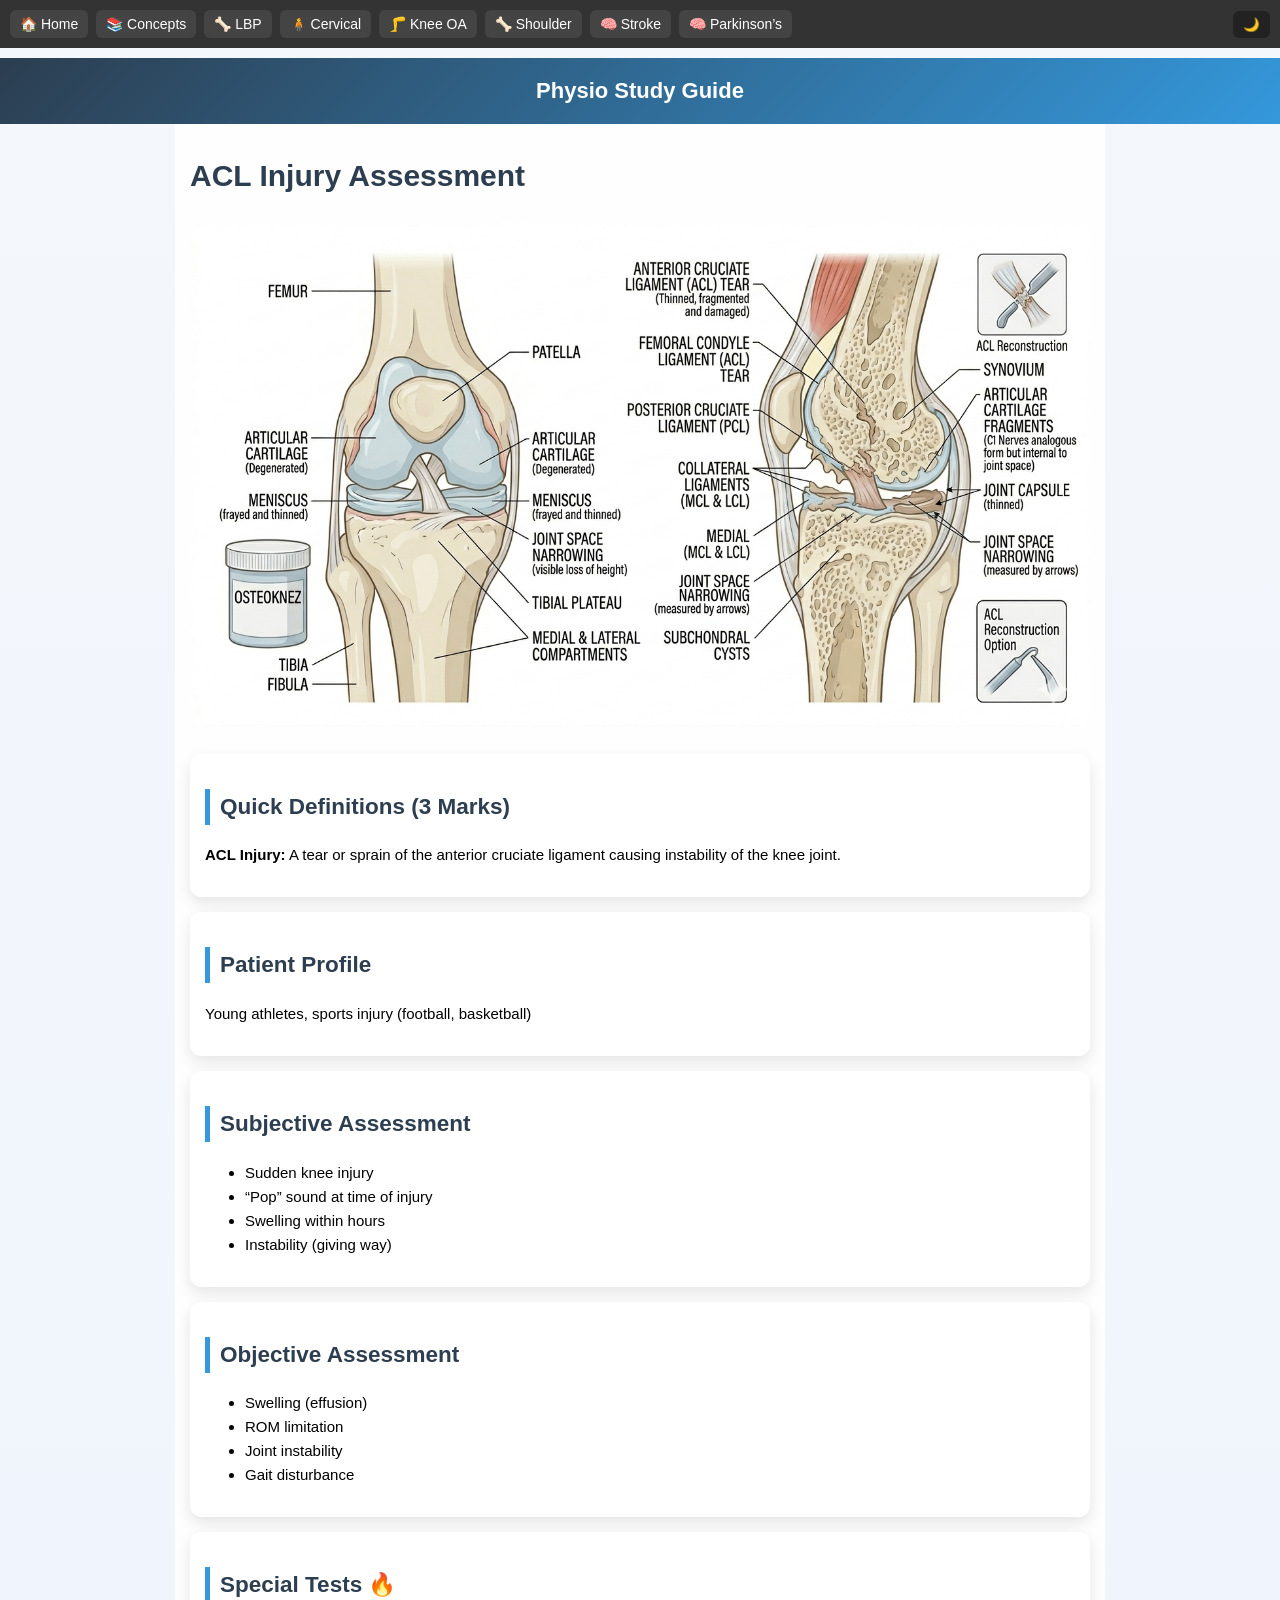
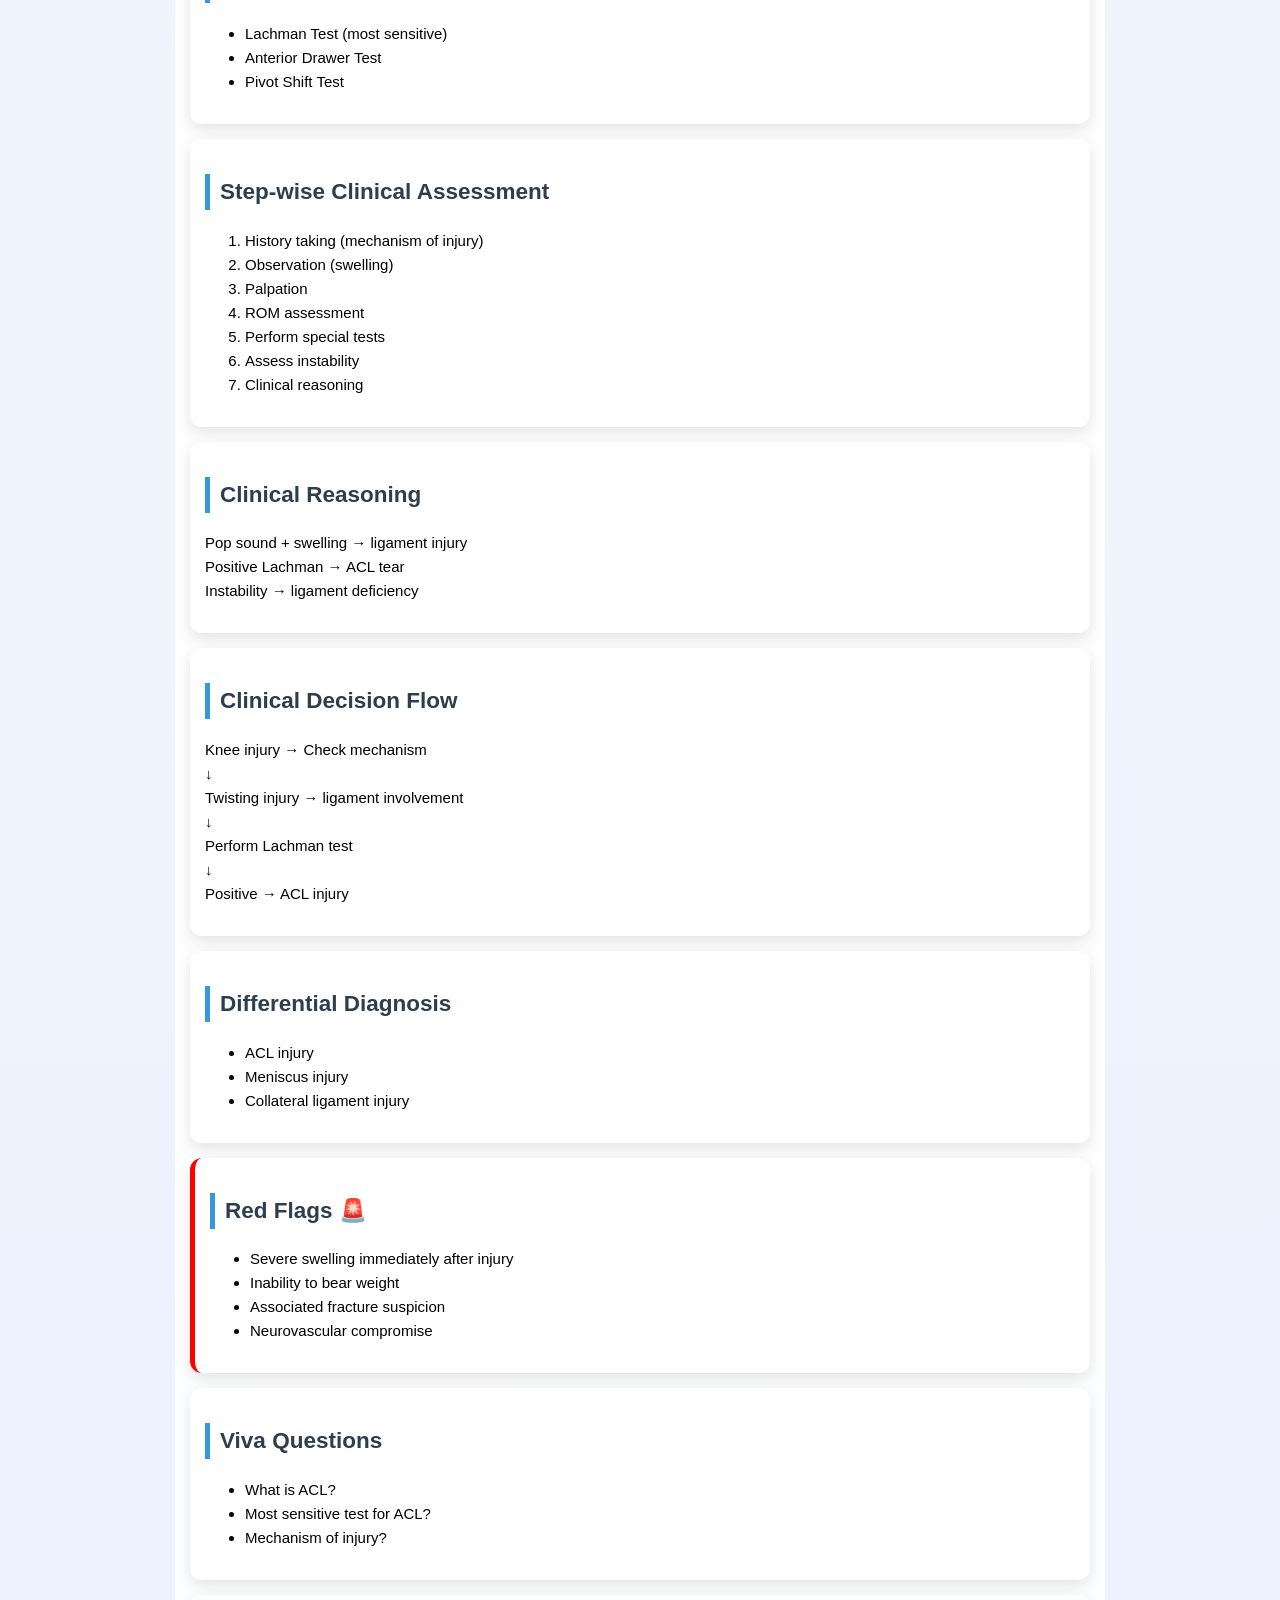
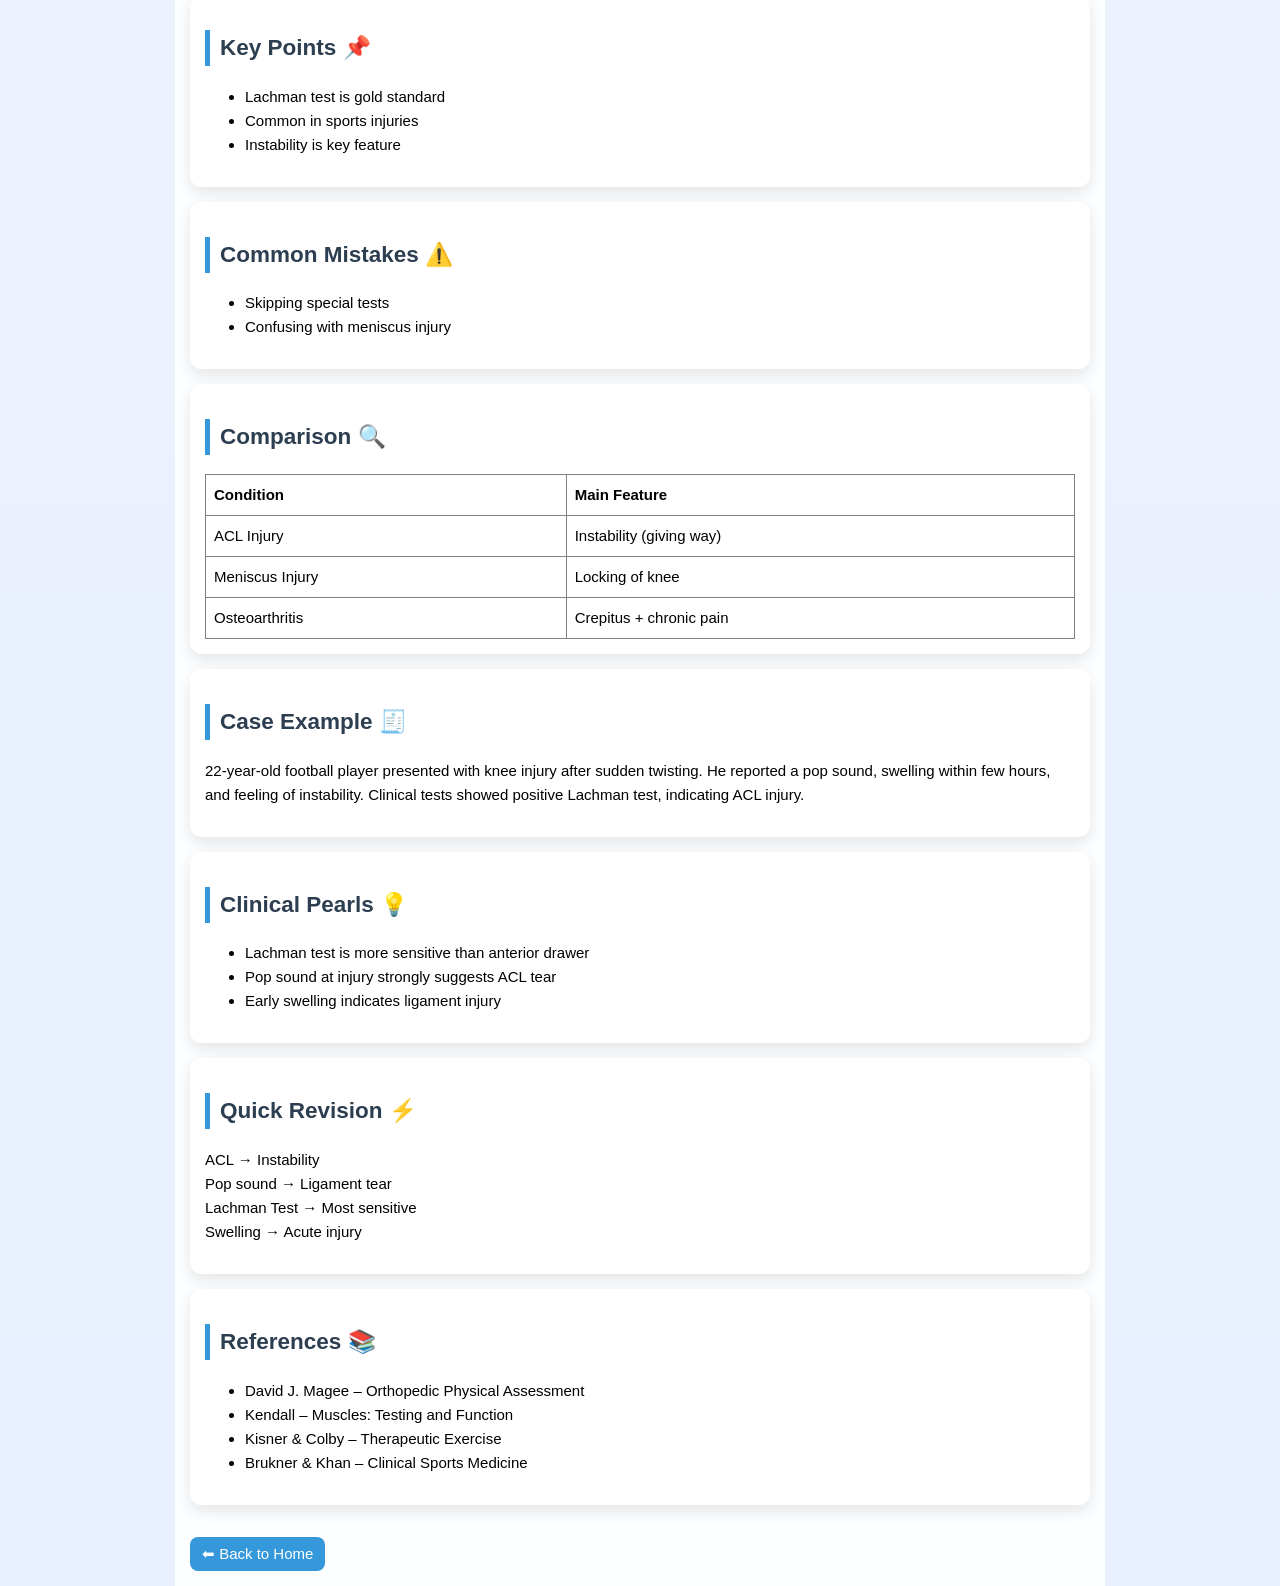
==== commit dc283b05: "Add files via upload" ====
--- a/acl-injury.html
+++ b/acl-injury.html
@@ -5,15 +5,19 @@
     <link rel="stylesheet" href="style.css">
 </head>
 <body>
-  <div class="navbar">
+   <div class="navbar">
     <a href="index.html">🏠 Home</a>
-<a href="low-back-pain.html">🦴 Back</a>
-<a href="cervical-spondylosis.html">🧍 Neck</a>
-<a href="knee-osteoarthritis.html">🦵 Knee</a>
-<a href="stroke.html">🧠 Stroke</a>
-<a href="clinical-concepts.html">📚 Concepts</a>
-<button onclick="toggleDarkMode()" class="dark-btn">🌙</button>
-</div>
+    <a href="clinical-concepts.html">📚 Concepts</a>
+    <a href="low-back-pain.html">🦴 LBP</a>
+    <a href="cervical-spondylosis.html">🧍 Cervical</a>
+    <a href="knee-osteoarthritis.html">🦵 Knee OA</a>
+    <a href="frozen-shoulder.html">🦴 Shoulder</a>
+    <a href="stroke.html">🧠 Stroke</a>
+    <a href="parkinsons.html">🧠 Parkinson’s</a>
+
+    <button onclick="toggleDarkMode()" class="dark-btn">🌙</button>
+</div>
+ 
 
 
 <div class="header">
--- a/style.css
+++ b/style.css
@@ -1,553 +1,10 @@
-body {
-    font-family: Arial, sans-serif;
-    margin: 0;
-    background: url("https://images.unsplash.com/photo-1588776814546-ec7e5f3e4c3b") no-repeat center center fixed;
-    background-size: cover;
-}
-
-/* Header */
-.header {
-    background: linear-gradient(135deg, #2c3e50, #3498db);
-    color: white;
-    padding: 20px;
-    text-align: center;
-    font-size: 22px;
-    font-weight: bold;
-}
-
-
-/* Content */
-.container {
-    padding: 20px;
-    background: rgba(255, 255, 255, 0.85);
-    margin: 10px;
-    border-radius: 12px;
-    backdrop-filter: blur(5px);
-}
-
-
-
-h1 {
-    color: #2c3e50;
-}
-
-h2 {
-    color: #34495e;
-}
-
-/* Card */.card {
-    background: white;
-    padding: 15px;
-    margin-bottom: 10px;
-    border-radius: 10px;
-    transition: 0.3s;
-}
-
-.card:hover {
-    transform: translateY(-6px);
-    box-shadow: 0 12px 25px rgba(0,0,0,0.2);
-}
-
-
-
-/* Link */
-a {
-    text-decoration: none;
-    color: #007bff;
-    font-weight: bold;
-}
-
-.card {
-    background: white;
-    padding: 18px;
-    border-radius: 12px;
-    margin-top: 15px;
-    box-shadow: 0 4px 10px rgba(0,0,0,0.1);
-    line-height: 1.6;
-}
-
-h2 {
-    margin-bottom: 10px;
-}
-
-.card h3 {
-    margin-bottom: 5px;
-}
-
-.card p {
-    margin-bottom: 10px;
-}
-
-.header small {
-    font-size: 12px;
-    display: block;
-    margin-top: 5px;
-}
-.card:hover {
-    transform: scale(1.02);
-    transition: 0.2s;
-}
-
-
-a {
-    display: inline-block;
-    padding: 8px 12px;
-    background: #3498db;
-    color: white;
-    border-radius: 8px;
-    text-decoration: none;
-}
-
-
-a:hover {
-    background: #2c3e50;
-}
-
-.navbar {
-    background: #2c3e50;
-    padding: 10px;
-    display: flex;
-    justify-content: space-around;
-}
-
-.navbar a {
-    color: white;
-    text-decoration: none;
-    font-size: 14px;
-}
-
-.navbar a:hover {
-    text-decoration: underline;
-}
-.navbar {
-    background: #2c3e50;
-    padding: 10px;
-    display: flex;
-    justify-content: space-around;
-    position: sticky;
-    top: 0;
-    z-index: 1000;
-}
-.navbar a {
-    color: white;
-    text-decoration: none;
-    font-size: 14px;
-    padding: 5px;
-}
-
-.navbar a:hover {
-    background: #3498db;
-    border-radius: 5px;
-}
-h2 {
-    margin-top: 20px;
-}
-
-a {
-    display: inline-block;
-    padding: 8px 12px;
-    background: #3498db;
-    color: white;
-    border-radius: 8px;
-    text-decoration: none;
-}
-
-
-a:hover {
-    background: #2c3e50;
-    transform: scale(1.05);
-}
-
-
-.hero::after {
-    content: "";
-    position: absolute;
-    top: 0;
-    left: 0;
-    width: 100%;
-    height: 350px;
-    background: rgba(0, 0, 0, 0.6); /* increased from 0.4 → 0.6 */
-}
-
-
-h2 {
-    border-left: 4px solid #3498db;
-    padding-left: 8px;
-}
-
-body {
-    font-size: 15px;
-}
-
-.card:hover {
-    transform: translateY(-5px);
-    box-shadow: 0 10px 25px rgba(0,0,0,0.2);
-}
-
-.container {
-    max-width: 800px;
-    margin: auto;
-}
-
-.highlight {
-    color: #3498db;
-    font-weight: bold;
-}
-
-body {
-    animation: fadeIn 0.8s ease-in;
-}
-
-@keyframes fadeIn {
-    from {
-        opacity: 0;
-    }
-    to {
-        opacity: 1;
-    }
-}
-
-a {
-    transition: 0.2s;
-}
-
-a:hover {
-    transform: scale(1.05);
-}
-
-.hero-text {
-    animation: slideUp 1s ease;
-}
-
-@keyframes slideUp {
-    from {
-        transform: translateY(30px);
-        opacity: 0;
-    }
-    to {
-        transform: translateY(0);
-        opacity: 1;
-    }
-}
-
-html {
-    scroll-behavior: smooth;
-}
-
-table {
-    border-collapse: collapse;
-    margin-top: 10px;
-}
-
-th, td {
-    padding: 8px;
-    text-align: left;
-}
-
-.card h2 {
-    color: #2c3e50;
-}
-.card p b {
-    color: #2c3e50;
-}
-
-body {
-    font-family: Arial, sans-serif;
-    background: #f4f7fb;
-    margin: 0;
-}
-
-/* Navbar */
-.navbar {
-    background: #2c3e50;
-    padding: 12px;
-    text-align: center;
-}
-
-.navbar a {
-    color: white;
-    margin: 10px;
-    text-decoration: none;
-    font-weight: bold;
-}
-
-/* Header */
-.header {
-    background: linear-gradient(to right, #3498db, #2ecc71);
-    color: white;
-    padding: 20px;
-    text-align: center;
-    font-size: 24px;
-}
-
-.card {
-    background: rgba(255, 255, 255, 0.9);
-    padding: 15px;
-    margin: 15px 0;
-    border-radius: 15px;
-    box-shadow: 0 8px 20px rgba(0,0,0,0.1);
-    transition: 0.3s;
-}
-
-.card:hover {
-    transform: translateY(-5px);
-}
-a {
-    display: inline-block;
-    padding: 8px 12px;
-    background: #3498db;
-    color: white;
-    border-radius: 8px;
-    text-decoration: none;
-}
-
-
-a:hover {
-    background: #2980b9;
-}
-
-h1, h2 {
-    color: #2c3e50;
-}
-
-h2 {
-    border-left: 5px solid #3498db;
-    padding-left: 10px;
-}
-
-.container {
-    max-width: 900px;
-    margin: auto;
-    padding: 10px;
-}
-
-.navbar a:hover {
-    color: #2ecc71;
-}
-
-body {
-    background: linear-gradient(to bottom, #f4f7fb, #e8f0ff);
-}
-
-.highlight-box {
-    background: #eaf6ff;
-    padding: 10px;
-    border-left: 5px solid #3498db;
-    border-radius: 8px;
-}
-
-.hero img {
-    width: 100%;
-    height: 300px;
-    object-fit: cover;
-}
-
-.hero {
-    position: relative;
-}
-
-.hero-text {
-    position: absolute;
-    top: 50%;
-    left: 50%;
-    transform: translate(-50%, -50%);
-    color: white;
-    text-align: center;
-}
-
-.hero {
-    position: relative;
-}
-
-
-.hero::after {
-    content: "";
-    position: absolute;
-    top: 0;
-    left: 0;
-    width: 100%;
-    height: 350px;
-    background: rgba(0, 0, 0, 0.6); /* increased from 0.4 → 0.6 */
-}
-
-
-.hero-text {
-    position: absolute;
-    top: 50%;
-    left: 50%;
-    transform: translate(-50%, -50%);
-    color: white;
-    text-align: center;
-    z-index: 1;
-}
-
-.hero-text h1 {
-    font-size: 32px;
-    margin-bottom: 10px;
-}
-
-.hero-text p {
-    font-size: 16px;
-}
-
-.hero-text {
-    animation: fadeSlide 1s ease;
-}
-
-@keyframes fadeSlide {
-    from {
-        opacity: 0;
-        transform: translate(-50%, -40%);
-    }
-    to {
-        opacity: 1;
-        transform: translate(-50%, -50%);
-    }
-}
-
-.hero img {
-    width: 100%;
-    height: 350px;
-    object-fit: cover;
-}
-
-.hero {
-    margin-bottom: 20px;
-}
-
-.navbar a:hover {
-    color: #2ecc71;
-}
-
-.card {
-    margin: 15px 0;
-}
-
-.hero-text {
-    text-shadow: 0 2px 5px rgba(0,0,0,0.5);
-}
-
-.hero-text h1 {
-    font-size: 36px;
-    font-weight: bold;
-}
-
-.hero-text p {
-    font-size: 18px;
-}
-
-.hero-text {
-    background: rgba(0, 0, 0, 0.3);
-    padding: 10px 15px;
-    border-radius: 10px;
-}
-
-.hero-text {
-    text-shadow: 0 3px 8px rgba(0,0,0,0.8);
-}
-
-.hero-text h1 {
-    color: #00d4ff;  /* bright cyan-blue */
-}
-
-.hero-text h1 {
-    color: white;
-    text-shadow: 0 4px 10px rgba(0,0,0,0.9);
-}
-
-.hero-text h1 {
-    background: linear-gradient(to right, #00d4ff, #2ecc71);
-    -webkit-background-clip: text;
-    -webkit-text-fill-color: transparent;
-}
-
-.hero-text h1 {
-    color: #f1c40f; /* yellow highlight */
-}
-
-.hero-text h1 {
-    color: #00d4ff;
-    text-shadow: 0 3px 8px rgba(0,0,0,0.8);
-}
-
-.hero-text p {
-    color: #ecf0f1;
-}
-
-.hero-btn {
-    margin-top: 10px;
-    padding: 10px 18px;
-    background: #2ecc71;
-    color: white;
-    border-radius: 8px;
-    text-decoration: none;
-    font-weight: bold;
-    display: inline-block;
-}
-
-.hero-btn:hover {
-    background: #27ae60;
-}
-
-.dark-btn {
-    padding: 6px 10px;
-    border: none;
-    border-radius: 6px;
-    background: #222;
-    color: white;
-    cursor: pointer;
-}
-
-
-.dark-mode {
-    background: #121212;
-    color: white;
-}
-
-.dark-mode .card {
-    background: #1e1e1e;
-    color: white;
-}
-
-.dark-mode .navbar {
-    background: #000;
-}
-
-.dark-mode a {
-    background: #444;
-}
-
-
-img {
-    width: 100%;
-    height: auto;
-    border-radius: 12px;
-    margin: 10px 0;
-}
-
-
-.coming-soon li {
-    opacity: 0.7;
-    margin: 6px 0;
-}
-
-.container {
-    padding-bottom: 20px;
-}
-
-.card:hover {
-    transform: translateY(-3px);
-}
-
-.card h2 {
-    margin-bottom: 8px;
-}
-
-
 /* RESET */
 body {
     margin: 0;
     font-family: Arial, sans-serif;
+    background: linear-gradient(to bottom, #f4f7fb, #e8f0ff);
+    font-size: 15px;
+    animation: fadeIn 0.8s ease-in;
 }
 
 /* NAVBAR */
@@ -570,14 +27,15 @@
     display: flex;
     align-items: center;
     gap: 5px;
+    transition: 0.2s;
 }
 
 .navbar a:hover {
     background: #2ecc71;
 }
 
-/* DARK MODE BUTTON */
 .dark-btn {
+    margin-left: auto;
     padding: 6px 10px;
     border: none;
     border-radius: 6px;
@@ -586,7 +44,17 @@
     cursor: pointer;
 }
 
-/* HERO SECTION */
+/* HEADER */
+.header {
+    background: linear-gradient(135deg, #2c3e50, #3498db);
+    color: white;
+    padding: 20px;
+    text-align: center;
+    font-size: 22px;
+    font-weight: bold;
+}
+
+/* HERO */
 .hero {
     position: relative;
     margin-bottom: 20px;
@@ -594,7 +62,7 @@
 
 .hero img {
     width: 100%;
-    height: 350px;
+    height: 320px;
     object-fit: cover;
 }
 
@@ -604,7 +72,7 @@
     top: 0;
     left: 0;
     width: 100%;
-    height: 350px;
+    height: 320px;
     background: rgba(0, 0, 0, 0.6);
 }
 
@@ -618,7 +86,7 @@
     z-index: 1;
     color: white;
     text-shadow: 0 3px 8px rgba(0,0,0,0.8);
-    animation: fadeSlide 1s ease;
+    animation: slideUp 1s ease;
 }
 
 .hero-text h1 {
@@ -641,49 +109,81 @@
     text-decoration: none;
     font-weight: bold;
     display: inline-block;
+    transition: 0.2s;
 }
 
 .hero-btn:hover {
     background: #27ae60;
 }
 
-/* ANIMATION */
-@keyframes fadeSlide {
-    from {
-        opacity: 0;
-        transform: translate(-50%, -40%);
-    }
-    to {
-        opacity: 1;
-        transform: translate(-50%, -50%);
-    }
-}
-
 /* CONTAINER */
 .container {
+    max-width: 900px;
+    margin: auto;
     padding: 15px;
-    padding-bottom: 20px;
+}
+
+/* HEADINGS */
+h1, h2 {
+    color: #2c3e50;
+}
+
+h2 {
+    border-left: 5px solid #3498db;
+    padding-left: 10px;
+    margin-top: 20px;
 }
 
 /* CARDS */
 .card {
-    background: #f4f4f4;
-    padding: 12px;
-    border-radius: 10px;
+    background: rgba(255, 255, 255, 0.95);
+    padding: 15px;
     margin: 15px 0;
+    border-radius: 12px;
+    box-shadow: 0 6px 15px rgba(0,0,0,0.1);
+    transition: 0.3s;
+    line-height: 1.6;
+}
+
+.card:hover {
+    transform: translateY(-5px);
+    box-shadow: 0 10px 25px rgba(0,0,0,0.2);
+}
+
+/* LINKS */
+a {
+    display: inline-block;
+    padding: 8px 12px;
+    background: #3498db;
+    color: white;
+    border-radius: 8px;
+    text-decoration: none;
     transition: 0.2s;
 }
 
-.card:hover {
-    transform: translateY(-3px);
-}
-
-/* IMAGES (FIXED NO CROP) */
+a:hover {
+    background: #2980b9;
+    transform: scale(1.05);
+}
+
+/* IMAGES (NO CROPPING) */
 img {
     width: 100%;
     height: auto;
     border-radius: 12px;
     margin: 10px 0;
+}
+
+/* TABLES */
+table {
+    border-collapse: collapse;
+    margin-top: 10px;
+    width: 100%;
+}
+
+th, td {
+    padding: 8px;
+    text-align: left;
 }
 
 /* COMING SOON */
@@ -692,6 +192,14 @@
     margin: 6px 0;
 }
 
+/* HIGHLIGHT BOX */
+.highlight-box {
+    background: #eaf6ff;
+    padding: 10px;
+    border-left: 5px solid #3498db;
+    border-radius: 8px;
+}
+
 /* DARK MODE */
 .dark-mode {
     background: #121212;
@@ -713,4 +221,34 @@
 
 .dark-mode .hero::after {
     background: rgba(0, 0, 0, 0.7);
+}
+
+/* ANIMATIONS */
+@keyframes fadeIn {
+    from { opacity: 0; }
+    to { opacity: 1; }
+}
+
+@keyframes slideUp {
+    from {
+        transform: translate(-50%, -40%);
+        opacity: 0;
+    }
+    to {
+        transform: translate(-50%, -50%);
+        opacity: 1;
+    }
+}
+
+/* SMOOTH SCROLL */
+html {
+    scroll-behavior: smooth;
+}
+
+.navbar {
+    margin-bottom: 10px;
+}
+
+.container {
+    background: rgba(255,255,255,0.92);
 }
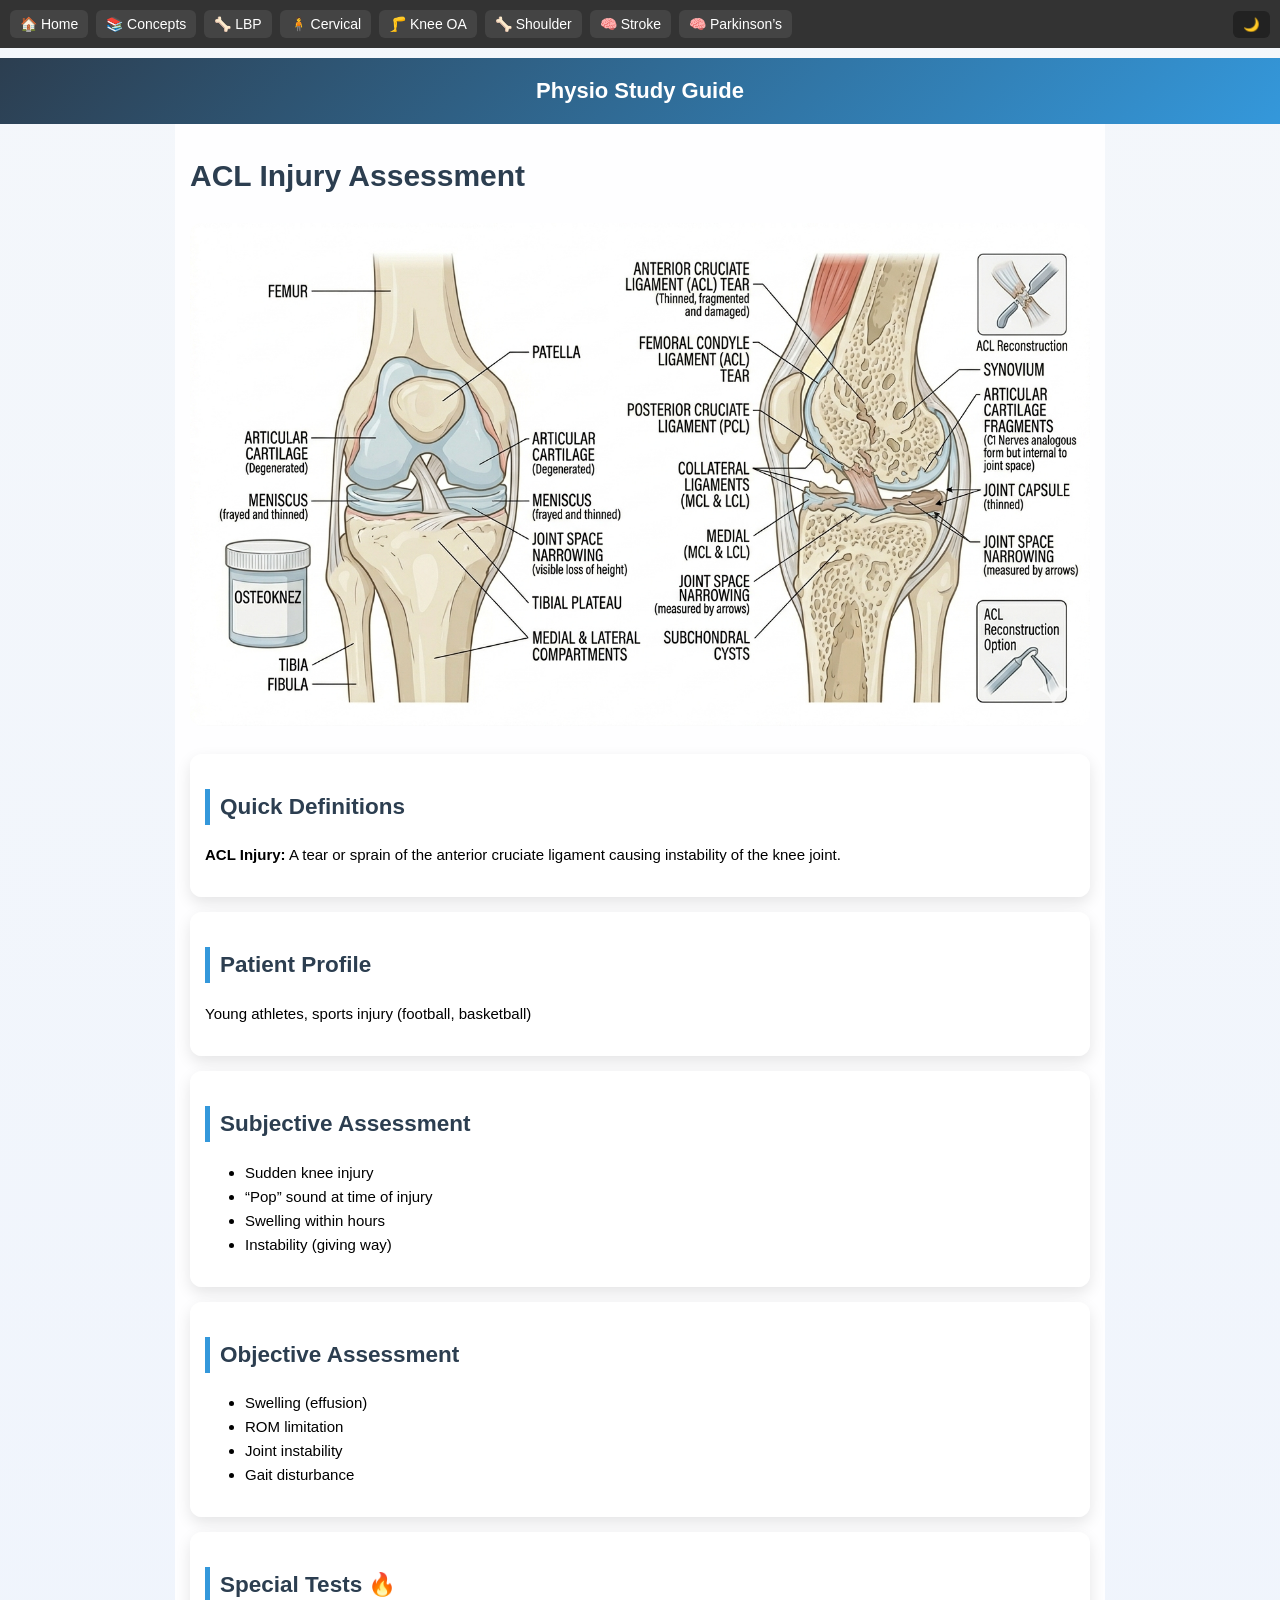
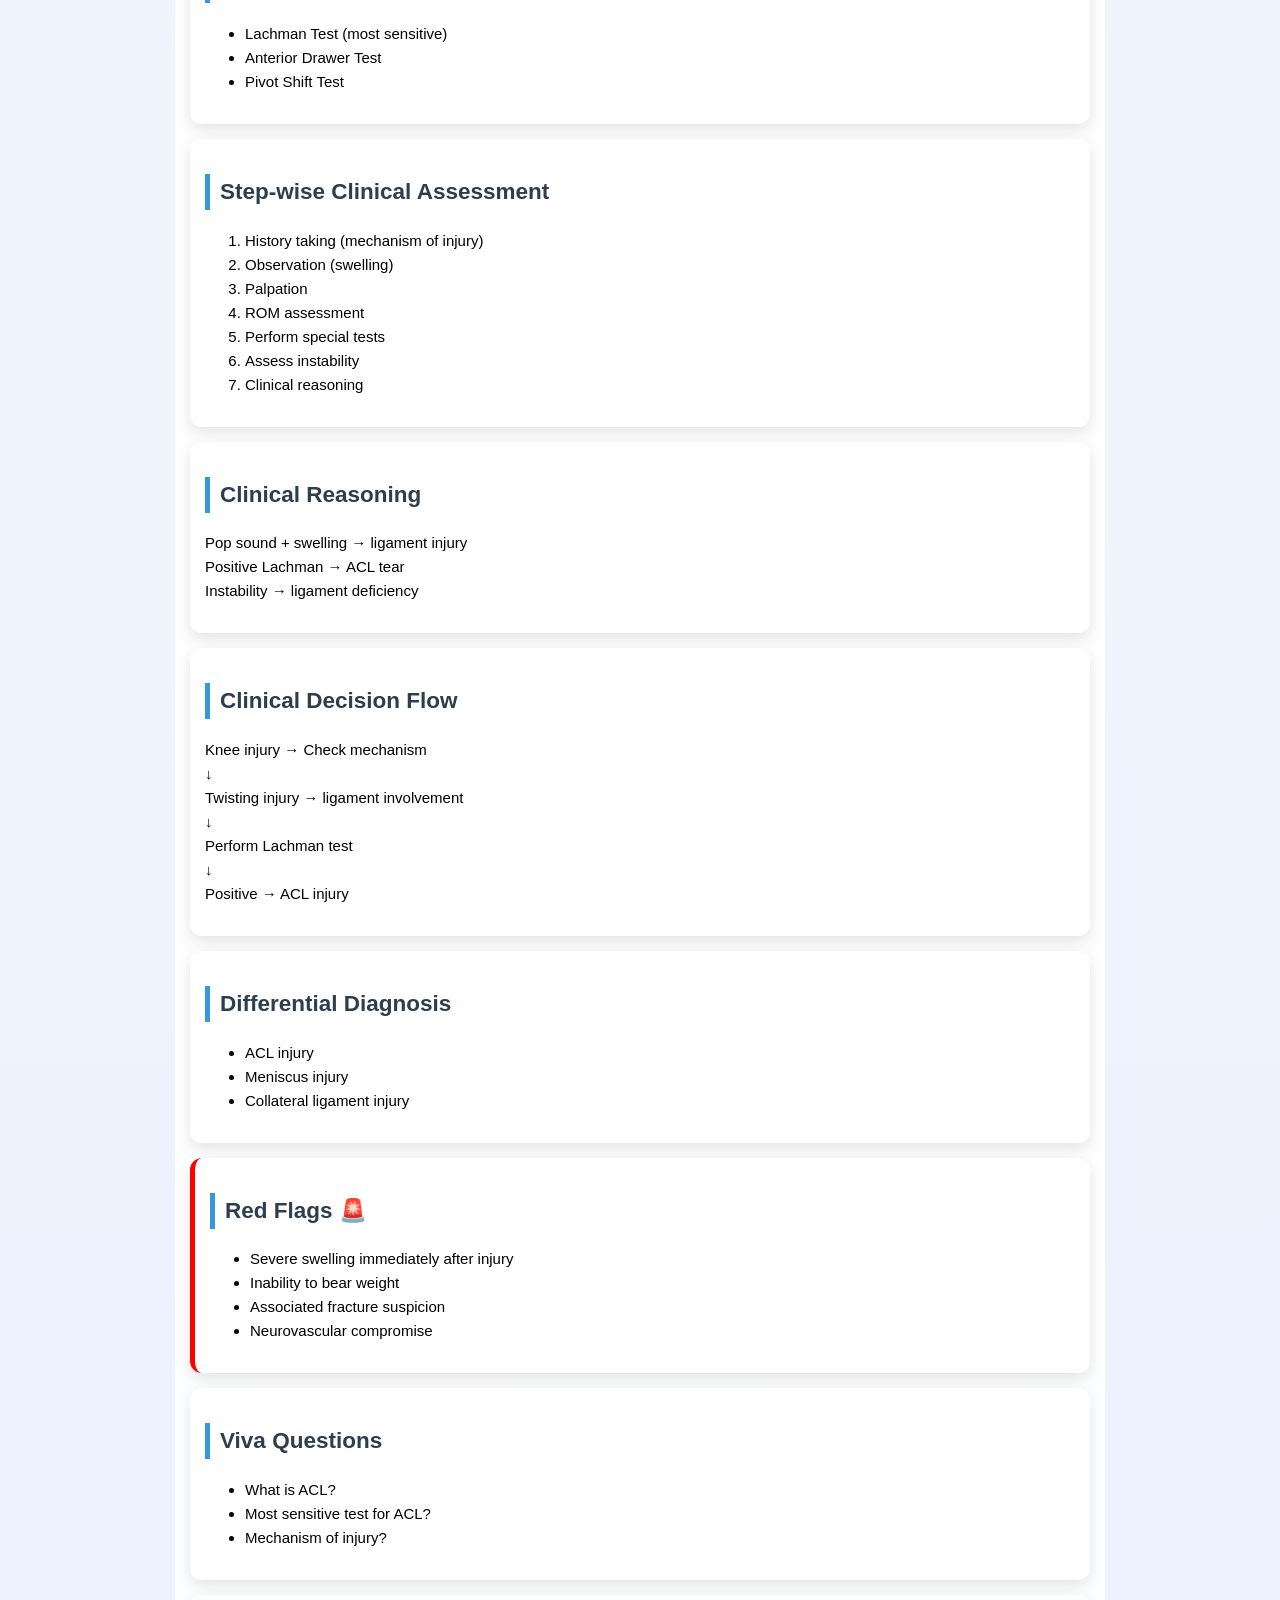
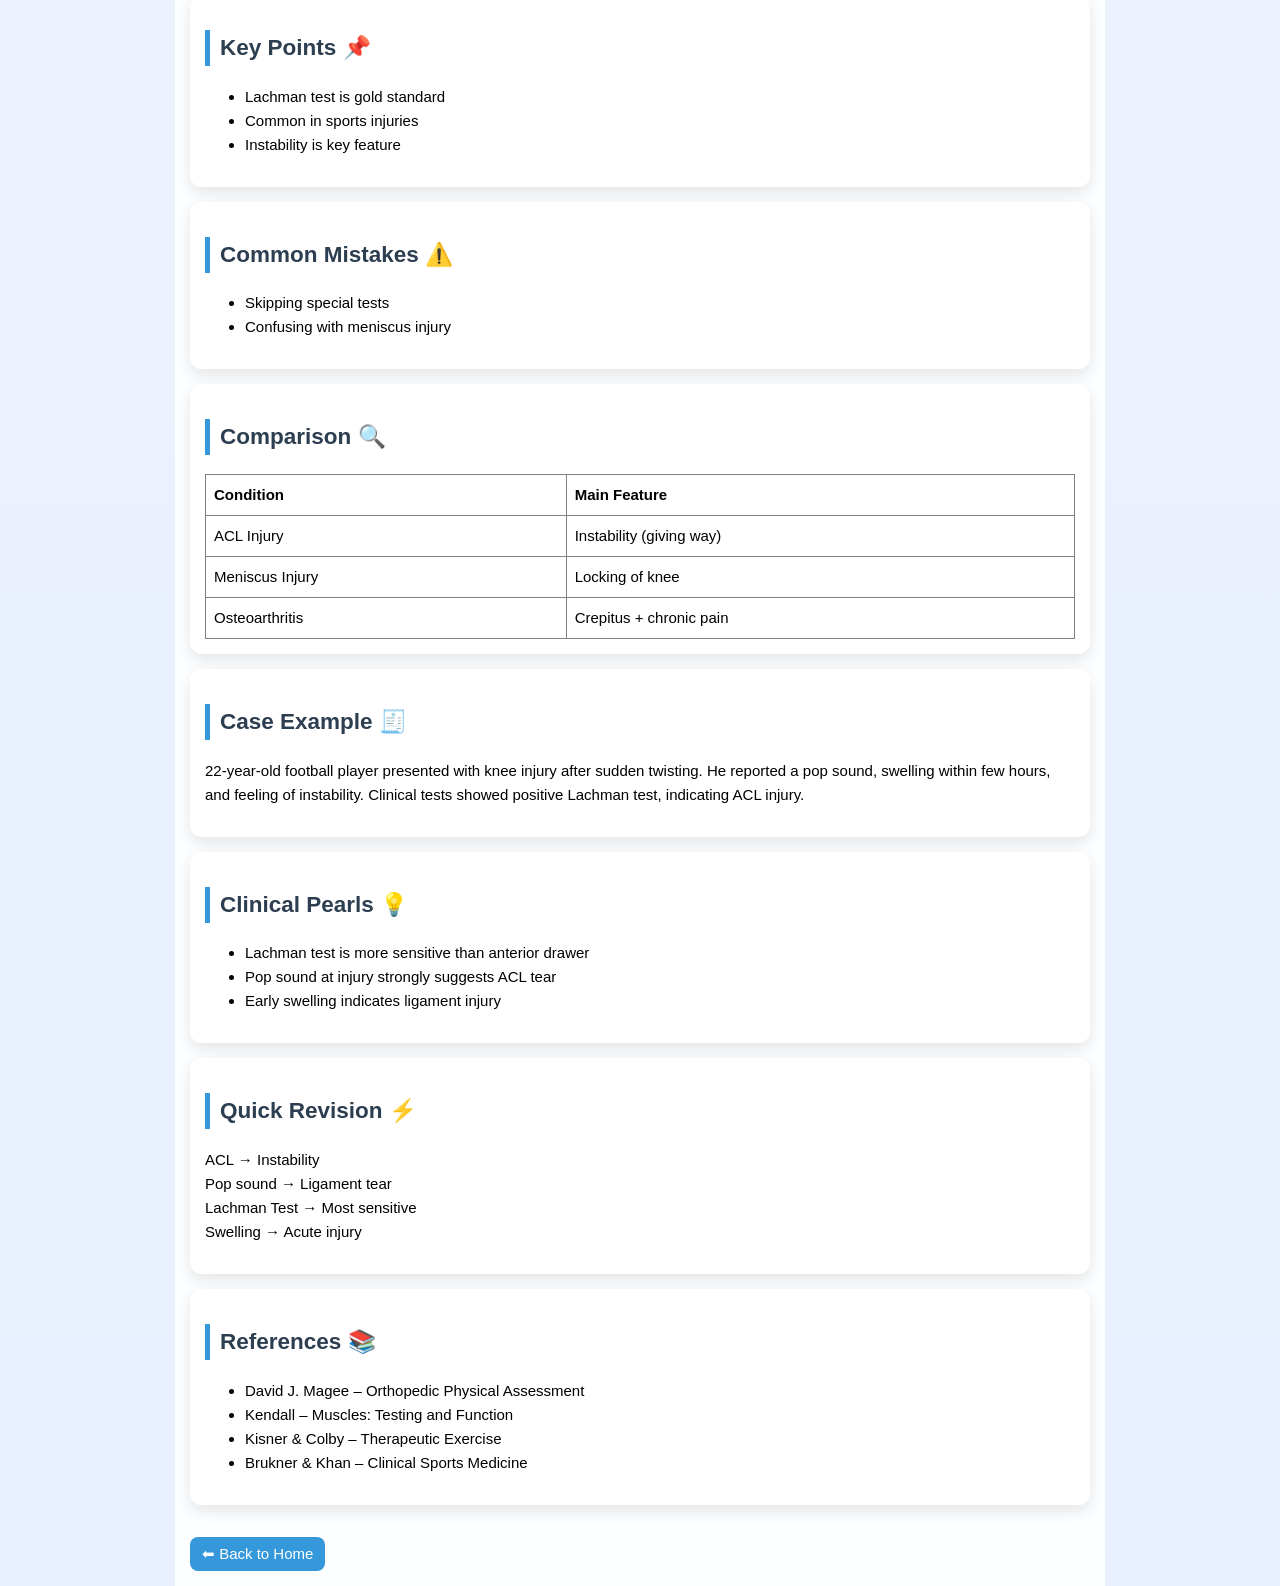
==== commit a99ca696: "Update acl-injury.html" ====
--- a/acl-injury.html
+++ b/acl-injury.html
@@ -34,7 +34,7 @@
 
 
 <div class="card">
-<h2>Quick Definitions (3 Marks)</h2>
+<h2>Quick Definitions </h2>
 <p>
 <b>ACL Injury:</b> A tear or sprain of the anterior cruciate ligament causing instability of the knee joint.
 </p>
@@ -250,4 +250,4 @@
 
 
 </body>
-</html>+</html>
